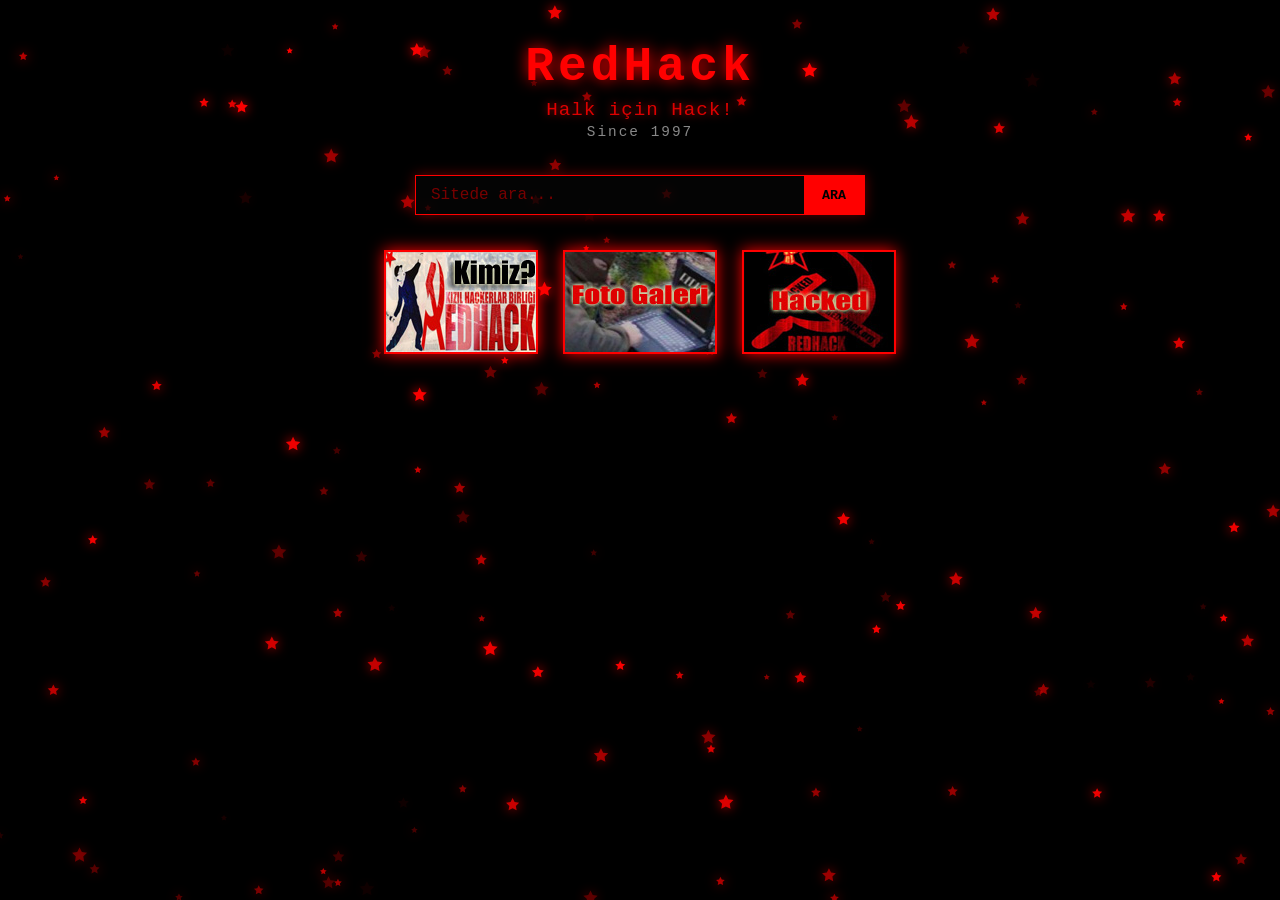
==== index.html @ cfbf1046 "Update index.html" ====
<!DOCTYPE html>
<html lang="tr">
<head>
    <meta charset="UTF-8">
    <meta name="viewport" content="width=device-width, initial-scale=1.0">
    <title>REDHACK</title>
    
    <!-- FAVICON (ge.jpg) -->
    <link rel="icon" type="image/jpeg" href="ge.jpg">

    <style>
        * {
            margin: 0;
            padding: 0;
            box-sizing: border-box;
        }

        body {
            background-color: #000000;
            overflow-x: hidden;
            min-height: 100vh;
            width: 100vw;
            display: flex;
            flex-direction: column;
            align-items: center;
            justify-content: flex-start;
            padding: 40px 20px;
            font-family: "Courier New", Courier, monospace;
        }

        canvas {
            position: fixed;
            top: 0;
            left: 0;
            width: 100%;
            height: 100%;
            z-index: 1;
        }

        /* BANNER & SLOGAN AREA */
        .brand-header {
            position: relative;
            z-index: 2;
            text-align: center;
            margin-bottom: 35px;
        }

        .main-title {
            font-size: 3rem;
            color: #ff0000;
            text-shadow: 0 0 15px #ff0000;
            letter-spacing: 4px;
            font-weight: bold;
        }

        .slogan {
            font-size: 1.2rem;
            color: #dd0000;
            text-shadow: 0 0 8px rgba(255, 0, 0, 0.7);
            margin-top: 5px;
            letter-spacing: 1px;
        }

        .since {
            font-size: 0.9rem;
            color: #888888;
            margin-top: 3px;
            letter-spacing: 2px;
        }

        /* SEARCH BOX AREA */
        .search-container {
            position: relative;
            z-index: 2;
            margin-bottom: 35px;
            width: 100%;
            max-width: 450px;
        }

        .search-form {
            display: flex;
            border: 1px solid #ff0000;
            background-color: rgba(5, 5, 5, 0.8);
            box-shadow: 0 0 12px rgba(255, 0, 0, 0.4);
        }

        .search-input {
            background: transparent;
            border: none;
            padding: 10px 15px;
            color: #ff0000;
            font-family: "Courier New", Courier, monospace;
            font-size: 1rem;
            width: 100%;
            outline: none;
        }

        .search-input::placeholder {
            color: #770000;
        }

        .search-button {
            background-color: #ff0000;
            color: #000000;
            border: none;
            padding: 10px 18px;
            font-family: "Courier New", Courier, monospace;
            font-weight: bold;
            cursor: pointer;
            transition: background-color 0.2s, box-shadow 0.2s;
        }

        .search-button:hover {
            background-color: #cc0000;
            box-shadow: 0 0 10px #ff0000;
        }

        /* TOP MENU AREA */
        .top-menu {
            position: relative;
            z-index: 2;
            display: flex;
            flex-direction: row;
            justify-content: center;
            align-items: center;
            gap: 25px;
            flex-wrap: wrap;
            max-width: 90%;
        }

        .menu-item {
            text-decoration: none;
            display: block;
        }

        .menu-item img {
            max-width: 200px;
            width: 100%;
            height: auto;
            border: 2px solid #ff0000;
            box-shadow: 0 0 15px #ff0000;
            cursor: pointer;
            transition: transform 0.3s ease, box-shadow 0.3s ease;
            display: block;
        }

        .menu-item img:hover {
            transform: scale(1.05);
            box-shadow: 0 0 30px #ff0000;
        }
    </style>
</head>
<body>

    <canvas id="starsCanvas"></canvas>

    <!-- REDHACK BASLIK & SLOGAN -->
    <div class="brand-header">
        <div class="main-title">RedHack</div>
        <div class="slogan">Halk için Hack!</div>
        <div class="since">Since 1997</div>
    </div>

    <!-- SITEDE ARA MODULU -->
    <div class="search-container">
        <form class="search-form" onsubmit="handleSearch(event)">
            <input type="text" id="searchInput" class="search-input" placeholder="Sitede ara..." required>
            <button type="submit" class="search-button">ARA</button>
        </form>
    </div>

    <!-- UST MENU -->
    <div class="top-menu">
        <!-- BİZ KİMİZ -->
        <a href="biz-kimiz/index.html" class="menu-item">
            <img src="kimdir.jpg" alt="Biz Kimiz" onerror="this.onerror=null; this.src='data:image/svg+xml;utf8,<svg xmlns=\'http://www.w3.org/2000/svg\' width=\'200\' height=\'120\'><rect width=\'100%\' height=\'100%\' fill=\'%23000\' border=\'1\'/><text x=\'50%\' y=\'50%\' fill=\'%23ff0000\' font-family=\'monospace\' font-size=\'14\' text-anchor=\'middle\'>[ kimdir.jpg ]</text></svg>';">
        </a>

        <!-- FOTO GALERİ -->
        <a href="foto-galeri/index.html" class="menu-item">
            <img src="fotogaleri.jpg" alt="Foto Galeri" onerror="this.onerror=null; this.src='data:image/svg+xml;utf8,<svg xmlns=\'http://www.w3.org/2000/svg\' width=\'200\' height=\'120\'><rect width=\'100%\' height=\'100%\' fill=\'%23000\' border=\'1\'/><text x=\'50%\' y=\'50%\' fill=\'%23ff0000\' font-family=\'monospace\' font-size=\'14\' text-anchor=\'middle\'>[ fotogaleri.jpg ]</text></svg>';">
        </a>

        <!-- HACKLENEN SİTELER -->
        <a href="hacklenen-siteler/index.html" class="menu-item">
            <img src="404.jpg" alt="Hacklenen Siteler" onerror="this.onerror=null; this.src='data:image/svg+xml;utf8,<svg xmlns=\'http://www.w3.org/2000/svg\' width=\'200\' height=\'120\'><rect width=\'100%\' height=\'100%\' fill=\'%23000\' border=\'1\'/><text x=\'50%\' y=\'50%\' fill=\'%23ff0000\' font-family=\'monospace\' font-size=\'14\' text-anchor=\'middle\'>[ 404.jpg ]</text></svg>';">
        </a>
    </div>

    <script>
        // SİTEDE ARAMA YÖNLENDİRME SCRIPT'İ
        function handleSearch(e) {
            e.preventDefault();
            const query = document.getElementById('searchInput').value.toLowerCase().trim();

            if (query.includes('kim') || query.includes('biz') || query.includes('manifesto') || query.includes('hakkında')) {
                window.location.href = 'biz-kimiz/index.html';
            } else if (query.includes('foto') || query.includes('galeri') || query.includes('resim') || query.includes('görsel')) {
                window.location.href = 'foto-galeri/index.html';
            } else if (query.includes('hack') || query.includes('site') || query.includes('log') || query.includes('404')) {
                window.location.href = 'hacklenen-siteler/index.html';
            } else {
                alert('Arama sonucu bulunamadı: "' + query + '"');
            }
        }

        // KIZIL YILDIZ ARKA PLAN ANIMASYONU
        const canvas = document.getElementById('starsCanvas');
        const ctx = canvas.getContext('2d');

        let stars = [];
        const numStars = 150;

        function resizeCanvas() {
            canvas.width = window.innerWidth;
            canvas.height = window.innerHeight;
        }

        window.addEventListener('resize', resizeCanvas);
        resizeCanvas();

        function drawFivePointStar(ctx, cx, cy, spikes, outerRadius, innerRadius, alpha) {
            let rot = Math.PI / 2 * 3;
            let x = cx;
            let y = cy;
            let step = Math.PI / spikes;

            ctx.save();
            ctx.beginPath();
            ctx.moveTo(cx, cy - outerRadius);

            for (let i = 0; i < spikes; i++) {
                x = cx + Math.cos(rot) * outerRadius;
                y = cy + Math.sin(rot) * outerRadius;
                ctx.lineTo(x, y);
                rot += step;

                x = cx + Math.cos(rot) * innerRadius;
                y = cy + Math.sin(rot) * innerRadius;
                ctx.lineTo(x, y);
                rot += step;
            }

            ctx.lineTo(cx, cy - outerRadius);
            ctx.closePath();

            ctx.fillStyle = `rgba(255, 0, 0, ${alpha})`;
            ctx.shadowBlur = 12;
            ctx.shadowColor = '#ff0000';
            ctx.fill();
            ctx.restore();
        }

        class Star {
            constructor() {
                this.x = Math.random() * canvas.width;
                this.y = Math.random() * canvas.height;
                this.outerRadius = Math.random() * 5 + 3;
                this.innerRadius = this.outerRadius / 2;
                this.alpha = Math.random();
                this.speed = Math.random() * 0.02 + 0.005;
                this.increasing = Math.random() > 0.5;
            }

            draw() {
                drawFivePointStar(ctx, this.x, this.y, 5, this.outerRadius, this.innerRadius, this.alpha);
            }

            update() {
                if (this.increasing) {
                    this.alpha += this.speed;
                    if (this.alpha >= 1) this.increasing = false;
                } else {
                    this.alpha -= this.speed;
                    if (this.alpha <= 0.05) this.increasing = true;
                }
            }
        }

        function initStars() {
            stars = [];
            for (let i = 0; i < numStars; i++) {
                stars.push(new Star());
            }
        }

        function animate() {
            ctx.clearRect(0, 0, canvas.width, canvas.height);
            stars.forEach(star => {
                star.update();
                star.draw();
            });
            requestAnimationFrame(animate);
        }

        initStars();
        animate();
    </script>
</body>
</html>
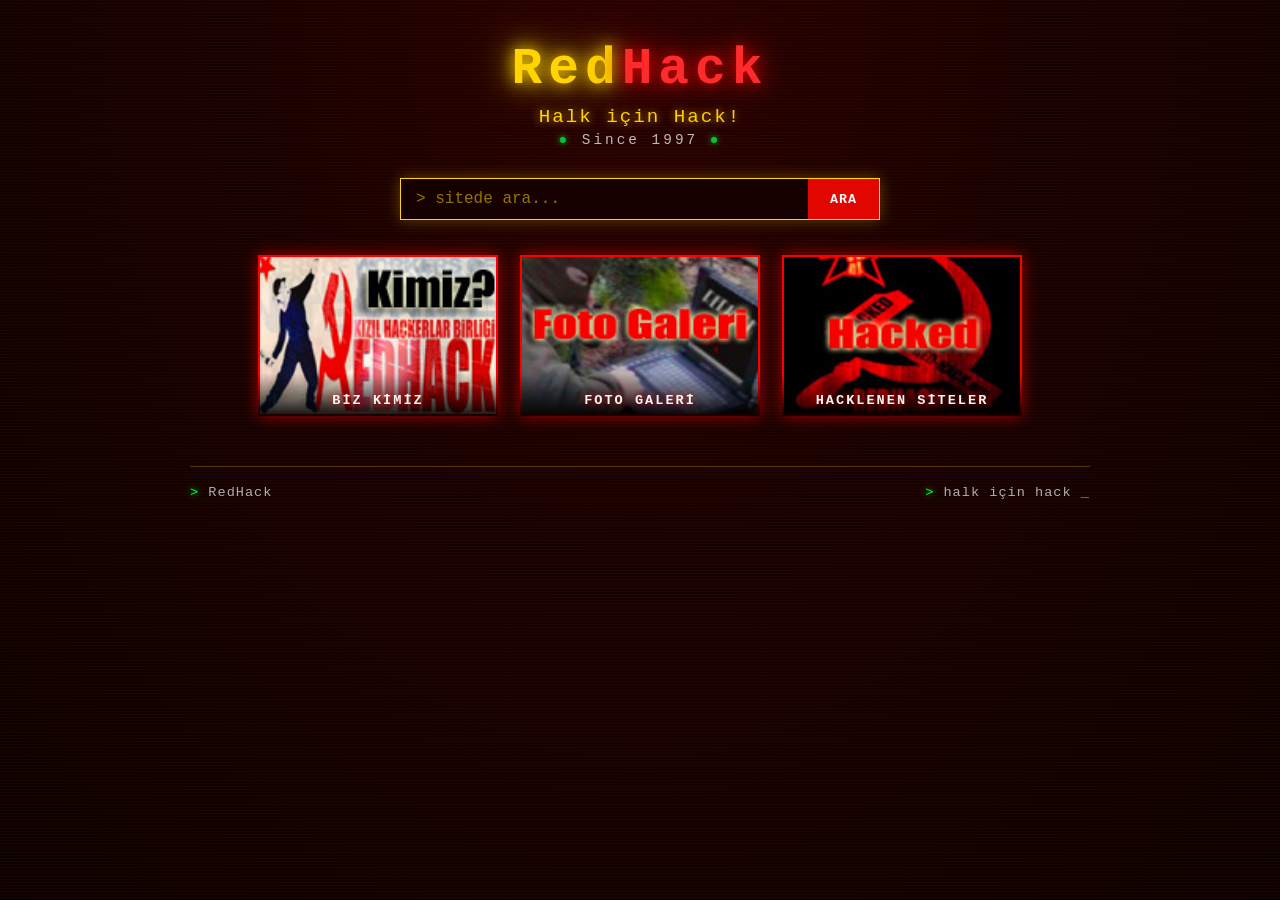
==== commit 753c47a7: "Update index.html" ====
--- a/index.html
+++ b/index.html
@@ -3,29 +3,50 @@
 <head>
     <meta charset="UTF-8">
     <meta name="viewport" content="width=device-width, initial-scale=1.0">
-    <title>REDHACK</title>
-    
-    <!-- FAVICON (ge.jpg) -->
+    <title>RedHack — Halk için Hack</title>
+    <meta name="description" content="RedHack hacktivist kolektifi. Halk için hack.">
+    <meta name="theme-color" content="#e10600">
+
     <link rel="icon" type="image/jpeg" href="ge.jpg">
 
     <style>
+        :root {
+            --red: #e10600;
+            --red-bright: #ff2b2b;
+            --red-dark: #7a0300;
+            --yellow: #ffd400;
+            --yellow-dim: #b39500;
+            --white: #f5f5f5;
+            --green: #00ff41;
+            --green-dim: #00a829;
+            --bg: #1a0000;
+            --bg-deep: #0d0000;
+            --bg-panel: #1f0505;
+        }
+
         * {
             margin: 0;
             padding: 0;
             box-sizing: border-box;
         }
 
+        html, body { height: 100%; }
+
         body {
-            background-color: #000000;
+            background:
+                radial-gradient(ellipse at top, #2a0000 0%, #1a0000 40%, #0d0000 100%);
+            background-attachment: fixed;
             overflow-x: hidden;
             min-height: 100vh;
-            width: 100vw;
+            width: 100%;
             display: flex;
             flex-direction: column;
             align-items: center;
             justify-content: flex-start;
             padding: 40px 20px;
             font-family: "Courier New", Courier, monospace;
+            position: relative;
+            color: var(--white);
         }
 
         canvas {
@@ -34,201 +55,378 @@
             left: 0;
             width: 100%;
             height: 100%;
+            z-index: 0;
+            pointer-events: none;
+        }
+
+        .scanlines {
+            position: fixed;
+            inset: 0;
             z-index: 1;
-        }
-
-        /* BANNER & SLOGAN AREA */
-        .brand-header {
+            pointer-events: none;
+            background: repeating-linear-gradient(
+                to bottom,
+                rgba(255, 212, 0, 0.03) 0px,
+                rgba(255, 212, 0, 0.03) 1px,
+                transparent 1px,
+                transparent 3px
+            );
+            mix-blend-mode: screen;
+        }
+
+        .content-wrap {
             position: relative;
             z-index: 2;
+            width: 100%;
+            max-width: 900px;
+            display: flex;
+            flex-direction: column;
+            align-items: center;
+        }
+
+        /* ===== BAŞLIK ===== */
+        .brand-header {
             text-align: center;
-            margin-bottom: 35px;
+            margin-bottom: 30px;
         }
 
         .main-title {
-            font-size: 3rem;
-            color: #ff0000;
-            text-shadow: 0 0 15px #ff0000;
-            letter-spacing: 4px;
+            font-size: 3.2rem;
             font-weight: bold;
+            letter-spacing: 6px;
+            color: var(--red-bright);
+            text-shadow:
+                0 0 15px var(--red),
+                0 0 30px var(--red-dark),
+                0 0 50px rgba(225, 6, 0, 0.5);
+            position: relative;
+            display: inline-block;
+        }
+
+        .main-title .accent {
+            color: var(--yellow);
+            text-shadow:
+                0 0 15px var(--yellow),
+                0 0 30px var(--yellow-dim),
+                0 0 50px rgba(255, 212, 0, 0.5);
         }
 
         .slogan {
             font-size: 1.2rem;
-            color: #dd0000;
-            text-shadow: 0 0 8px rgba(255, 0, 0, 0.7);
-            margin-top: 5px;
-            letter-spacing: 1px;
+            color: var(--yellow);
+            text-shadow: 0 0 10px rgba(255, 212, 0, 0.8);
+            margin-top: 8px;
+            letter-spacing: 2px;
         }
 
         .since {
             font-size: 0.9rem;
-            color: #888888;
-            margin-top: 3px;
-            letter-spacing: 2px;
-        }
-
-        /* SEARCH BOX AREA */
+            color: var(--white);
+            opacity: 0.75;
+            margin-top: 4px;
+            letter-spacing: 3px;
+        }
+
+        .since .dot {
+            color: var(--green);
+            text-shadow: 0 0 6px var(--green);
+        }
+
+        /* ===== ARAMA ===== */
         .search-container {
-            position: relative;
-            z-index: 2;
             margin-bottom: 35px;
             width: 100%;
-            max-width: 450px;
+            max-width: 480px;
         }
 
         .search-form {
             display: flex;
-            border: 1px solid #ff0000;
-            background-color: rgba(5, 5, 5, 0.8);
-            box-shadow: 0 0 12px rgba(255, 0, 0, 0.4);
+            border: 1px solid var(--yellow);
+            background-color: rgba(20, 0, 0, 0.85);
+            box-shadow: 0 0 15px rgba(255, 212, 0, 0.3);
+            transition: box-shadow 0.2s;
+        }
+
+        .search-form:focus-within {
+            box-shadow: 0 0 25px rgba(255, 212, 0, 0.7);
         }
 
         .search-input {
             background: transparent;
             border: none;
-            padding: 10px 15px;
-            color: #ff0000;
+            padding: 11px 15px;
+            color: var(--green);
             font-family: "Courier New", Courier, monospace;
             font-size: 1rem;
             width: 100%;
             outline: none;
+            caret-color: var(--green);
         }
 
         .search-input::placeholder {
-            color: #770000;
+            color: rgba(255, 212, 0, 0.55);
         }
 
         .search-button {
-            background-color: #ff0000;
-            color: #000000;
+            background-color: var(--red);
+            color: var(--white);
             border: none;
-            padding: 10px 18px;
+            padding: 11px 22px;
             font-family: "Courier New", Courier, monospace;
             font-weight: bold;
+            letter-spacing: 1px;
             cursor: pointer;
             transition: background-color 0.2s, box-shadow 0.2s;
         }
 
-        .search-button:hover {
-            background-color: #cc0000;
-            box-shadow: 0 0 10px #ff0000;
-        }
-
-        /* TOP MENU AREA */
+        .search-button:hover,
+        .search-button:focus-visible {
+            background-color: var(--yellow);
+            color: #000;
+            box-shadow: 0 0 15px var(--yellow);
+            outline: none;
+        }
+
+        /* ===== MENÜ ===== */
         .top-menu {
-            position: relative;
-            z-index: 2;
             display: flex;
             flex-direction: row;
             justify-content: center;
-            align-items: center;
-            gap: 25px;
+            align-items: stretch;
+            gap: 22px;
             flex-wrap: wrap;
-            max-width: 90%;
+            width: 100%;
         }
 
         .menu-item {
             text-decoration: none;
             display: block;
+            position: relative;
+            flex: 1 1 200px;
+            max-width: 240px;
         }
 
         .menu-item img {
-            max-width: 200px;
             width: 100%;
             height: auto;
-            border: 2px solid #ff0000;
-            box-shadow: 0 0 15px #ff0000;
+            border: 2px solid var(--red);
+            box-shadow: 0 0 15px rgba(225, 6, 0, 0.6);
             cursor: pointer;
-            transition: transform 0.3s ease, box-shadow 0.3s ease;
+            transition: transform 0.3s ease, box-shadow 0.3s ease, border-color 0.3s ease;
             display: block;
-        }
-
-        .menu-item img:hover {
+            filter: saturate(1.15);
+        }
+
+        .menu-item .label {
+            position: absolute;
+            bottom: 0;
+            left: 0;
+            right: 0;
+            background: linear-gradient(transparent, rgba(0, 0, 0, 0.92));
+            color: var(--white);
+            font-size: 0.85rem;
+            letter-spacing: 2px;
+            padding: 20px 10px 8px;
+            text-align: center;
+            font-weight: bold;
+            text-shadow: 0 0 8px var(--red);
+            pointer-events: none;
+        }
+
+        .menu-item:hover img,
+        .menu-item:focus-visible img {
             transform: scale(1.05);
-            box-shadow: 0 0 30px #ff0000;
+            border-color: var(--yellow);
+            box-shadow: 0 0 30px var(--yellow);
+        }
+
+        .menu-item:hover .label,
+        .menu-item:focus-visible .label {
+            color: var(--yellow);
+            text-shadow: 0 0 10px var(--yellow);
+        }
+
+        .menu-item:focus-visible { outline: none; }
+
+        /* ===== FOOTER ===== */
+        .site-footer {
+            margin-top: 50px;
+            width: 100%;
+            padding-top: 18px;
+            border-top: 1px solid rgba(255, 212, 0, 0.25);
+            font-size: 0.85rem;
+            color: rgba(245, 245, 245, 0.7);
+            display: flex;
+            justify-content: space-between;
+            align-items: center;
+            gap: 10px;
+            flex-wrap: wrap;
+            letter-spacing: 1px;
+        }
+
+        .site-footer .green {
+            color: var(--green);
+            text-shadow: 0 0 6px var(--green);
+        }
+
+        .cursor-blink {
+            animation: blink 1s steps(1) infinite;
+            color: var(--green);
+        }
+
+        @keyframes blink { 50% { opacity: 0; } }
+
+        /* ===== RESPONSIVE ===== */
+        @media (max-width: 600px) {
+            body { padding: 25px 14px; }
+            .main-title { font-size: 2.2rem; letter-spacing: 4px; }
+            .slogan { font-size: 1rem; }
+            .top-menu { gap: 14px; }
+            .menu-item { flex: 1 1 140px; max-width: 100%; }
+            .site-footer { flex-direction: column; text-align: center; }
+        }
+
+        @media (prefers-reduced-motion: reduce) {
+            .cursor-blink { animation: none; }
         }
     </style>
 </head>
 <body>
 
-    <canvas id="starsCanvas"></canvas>
-
-    <!-- REDHACK BASLIK & SLOGAN -->
-    <div class="brand-header">
-        <div class="main-title">RedHack</div>
-        <div class="slogan">Halk için Hack!</div>
-        <div class="since">Since 1997</div>
+    <canvas id="starsCanvas" aria-hidden="true"></canvas>
+    <div class="scanlines" aria-hidden="true"></div>
+
+    <div class="content-wrap">
+
+        <!-- BAŞLIK -->
+        <header class="brand-header">
+            <div class="main-title"><span class="accent">Red</span>Hack</div>
+            <div class="slogan">Halk için Hack!</div>
+            <div class="since"><span class="dot">●</span> Since 1997 <span class="dot">●</span></div>
+        </header>
+
+        <!-- ARAMA -->
+        <div class="search-container">
+            <form class="search-form" id="searchForm">
+                <input type="text" id="searchInput" class="search-input" placeholder="> sitede ara..." required autocomplete="off">
+                <button type="submit" class="search-button">ARA</button>
+            </form>
+        </div>
+
+        <!-- MENÜ -->
+        <nav class="top-menu" aria-label="Ana menü">
+            <a href="biz-kimiz/index.html" class="menu-item">
+                <img src="kimdir.jpg" alt="Biz Kimiz"
+                     onerror="this.onerror=null; this.src='data:image/svg+xml;utf8,<svg xmlns=\'http://www.w3.org/2000/svg\' width=\'240\' height=\'140\'><rect width=\'100%\' height=\'100%\' fill=\'%231a0000\' stroke=\'%23e10600\' stroke-width=\'2\'/><text x=\'50%\' y=\'50%\' fill=\'%23ffd400\' font-family=\'monospace\' font-size=\'14\' text-anchor=\'middle\'>[ kimdir.jpg ]</text></svg>';">
+                <span class="label">BİZ KİMİZ</span>
+            </a>
+
+            <a href="foto-galeri/index.html" class="menu-item">
+                <img src="fotogaleri.jpg" alt="Foto Galeri"
+                     onerror="this.onerror=null; this.src='data:image/svg+xml;utf8,<svg xmlns=\'http://www.w3.org/2000/svg\' width=\'240\' height=\'140\'><rect width=\'100%\' height=\'100%\' fill=\'%231a0000\' stroke=\'%23ffd400\' stroke-width=\'2\'/><text x=\'50%\' y=\'50%\' fill=\'%2300ff41\' font-family=\'monospace\' font-size=\'14\' text-anchor=\'middle\'>[ fotogaleri.jpg ]</text></svg>';">
+                <span class="label">FOTO GALERİ</span>
+            </a>
+
+            <a href="hacklenen-siteler/index.html" class="menu-item">
+                <img src="404.jpg" alt="Hacklenen Siteler"
+                     onerror="this.onerror=null; this.src='data:image/svg+xml;utf8,<svg xmlns=\'http://www.w3.org/2000/svg\' width=\'240\' height=\'140\'><rect width=\'100%\' height=\'100%\' fill=\'%231a0000\' stroke=\'%2300ff41\' stroke-width=\'2\'/><text x=\'50%\' y=\'50%\' fill=\'%23e10600\' font-family=\'monospace\' font-size=\'14\' text-anchor=\'middle\'>[ 404.jpg ]</text></svg>';">
+                <span class="label">HACKLENEN SİTELER</span>
+            </a>
+        </nav>
+
+        <!-- FOOTER -->
+        <footer class="site-footer">
+            <span><span class="green">&gt;</span> RedHack</span>
+            <span><span class="green">&gt;</span> halk için hack <span class="cursor-blink">_</span></span>
+        </footer>
+
     </div>
 
-    <!-- SITEDE ARA MODULU -->
-    <div class="search-container">
-        <form class="search-form" onsubmit="handleSearch(event)">
-            <input type="text" id="searchInput" class="search-input" placeholder="Sitede ara..." required>
-            <button type="submit" class="search-button">ARA</button>
-        </form>
-    </div>
-
-    <!-- UST MENU -->
-    <div class="top-menu">
-        <!-- BİZ KİMİZ -->
-        <a href="biz-kimiz/index.html" class="menu-item">
-            <img src="kimdir.jpg" alt="Biz Kimiz" onerror="this.onerror=null; this.src='data:image/svg+xml;utf8,<svg xmlns=\'http://www.w3.org/2000/svg\' width=\'200\' height=\'120\'><rect width=\'100%\' height=\'100%\' fill=\'%23000\' border=\'1\'/><text x=\'50%\' y=\'50%\' fill=\'%23ff0000\' font-family=\'monospace\' font-size=\'14\' text-anchor=\'middle\'>[ kimdir.jpg ]</text></svg>';">
-        </a>
-
-        <!-- FOTO GALERİ -->
-        <a href="foto-galeri/index.html" class="menu-item">
-            <img src="fotogaleri.jpg" alt="Foto Galeri" onerror="this.onerror=null; this.src='data:image/svg+xml;utf8,<svg xmlns=\'http://www.w3.org/2000/svg\' width=\'200\' height=\'120\'><rect width=\'100%\' height=\'100%\' fill=\'%23000\' border=\'1\'/><text x=\'50%\' y=\'50%\' fill=\'%23ff0000\' font-family=\'monospace\' font-size=\'14\' text-anchor=\'middle\'>[ fotogaleri.jpg ]</text></svg>';">
-        </a>
-
-        <!-- HACKLENEN SİTELER -->
-        <a href="hacklenen-siteler/index.html" class="menu-item">
-            <img src="404.jpg" alt="Hacklenen Siteler" onerror="this.onerror=null; this.src='data:image/svg+xml;utf8,<svg xmlns=\'http://www.w3.org/2000/svg\' width=\'200\' height=\'120\'><rect width=\'100%\' height=\'100%\' fill=\'%23000\' border=\'1\'/><text x=\'50%\' y=\'50%\' fill=\'%23ff0000\' font-family=\'monospace\' font-size=\'14\' text-anchor=\'middle\'>[ 404.jpg ]</text></svg>';">
-        </a>
-    </div>
-
     <script>
-        // SİTEDE ARAMA YÖNLENDİRME SCRIPT'İ
-        function handleSearch(e) {
+    (function () {
+        const reduced = window.matchMedia('(prefers-reduced-motion: reduce)').matches;
+
+        // ===== ARAMA =====
+        const searchForm = document.getElementById('searchForm');
+        const searchInput = document.getElementById('searchInput');
+
+        const routes = [
+            { keys: ['kim', 'biz', 'manifesto', 'hakkında', 'hakkinda', 'kimiz'], url: 'biz-kimiz/index.html' },
+            { keys: ['foto', 'galeri', 'resim', 'görsel', 'gorsel'], url: 'foto-galeri/index.html' },
+            { keys: ['hack', 'site', 'log', '404', 'hacklenen'], url: 'hacklenen-siteler/index.html' }
+        ];
+
+        searchForm.addEventListener('submit', (e) => {
             e.preventDefault();
-            const query = document.getElementById('searchInput').value.toLowerCase().trim();
-
-            if (query.includes('kim') || query.includes('biz') || query.includes('manifesto') || query.includes('hakkında')) {
-                window.location.href = 'biz-kimiz/index.html';
-            } else if (query.includes('foto') || query.includes('galeri') || query.includes('resim') || query.includes('görsel')) {
-                window.location.href = 'foto-galeri/index.html';
-            } else if (query.includes('hack') || query.includes('site') || query.includes('log') || query.includes('404')) {
-                window.location.href = 'hacklenen-siteler/index.html';
+            const raw = searchInput.value.toLowerCase().trim();
+            if (!raw) return;
+            const words = raw.split(/\s+/);
+            const match = routes.find(r => words.some(w => r.keys.includes(w)));
+            if (match) {
+                window.location.href = match.url;
             } else {
-                alert('Arama sonucu bulunamadı: "' + query + '"');
-            }
-        }
-
-        // KIZIL YILDIZ ARKA PLAN ANIMASYONU
+                showTerminalMessage(`Sonuç bulunamadı: "${raw}"`);
+            }
+        });
+
+        function showTerminalMessage(msg) {
+            let box = document.getElementById('terminal-msg');
+            if (!box) {
+                box = document.createElement('div');
+                box.id = 'terminal-msg';
+                box.style.cssText = `
+                    position: fixed; bottom: 20px; left: 50%; transform: translateX(-50%);
+                    background: #1a0000; color: #00ff41; border: 1px solid #00ff41;
+                    padding: 10px 20px; font-family: monospace; z-index: 10;
+                    box-shadow: 0 0 15px #00ff41; max-width: 90%; font-size: 0.9rem;
+                `;
+                document.body.appendChild(box);
+            }
+            box.textContent = `> ${msg}`;
+            clearTimeout(box._t);
+            box._t = setTimeout(() => box.remove(), 3000);
+        }
+
+        // ===== CANVAS — KIZIL + SARI + YEŞİL + BEYAZ YILDIZLAR =====
         const canvas = document.getElementById('starsCanvas');
         const ctx = canvas.getContext('2d');
-
         let stars = [];
-        const numStars = 150;
+        let numStars = 0;
+
+        const PALETTE = [
+            { r: 225, g: 6,   b: 0   },
+            { r: 255, g: 43,  b: 43  },
+            { r: 255, g: 212, b: 0   },
+            { r: 0,   g: 255, b: 65  },
+            { r: 245, g: 245, b: 245 }
+        ];
+
+        const COLOR_WEIGHTS = [0.30, 0.15, 0.30, 0.15, 0.10];
+
+        function pickColor() {
+            const r = Math.random();
+            let acc = 0;
+            for (let i = 0; i < COLOR_WEIGHTS.length; i++) {
+                acc += COLOR_WEIGHTS[i];
+                if (r <= acc) return PALETTE[i];
+            }
+            return PALETTE[0];
+        }
 
         function resizeCanvas() {
             canvas.width = window.innerWidth;
             canvas.height = window.innerHeight;
-        }
-
-        window.addEventListener('resize', resizeCanvas);
-        resizeCanvas();
-
-        function drawFivePointStar(ctx, cx, cy, spikes, outerRadius, innerRadius, alpha) {
+            numStars = Math.min(200, Math.floor((canvas.width * canvas.height) / 12000));
+        }
+
+        function drawFivePointStar(cx, cy, spikes, outerRadius, innerRadius, alpha, color) {
             let rot = Math.PI / 2 * 3;
-            let x = cx;
-            let y = cy;
-            let step = Math.PI / spikes;
+            let x = cx, y = cy;
+            const step = Math.PI / spikes;
 
             ctx.save();
             ctx.beginPath();
             ctx.moveTo(cx, cy - outerRadius);
-
             for (let i = 0; i < spikes; i++) {
                 x = cx + Math.cos(rot) * outerRadius;
                 y = cy + Math.sin(rot) * outerRadius;
@@ -240,13 +438,12 @@
                 ctx.lineTo(x, y);
                 rot += step;
             }
-
             ctx.lineTo(cx, cy - outerRadius);
             ctx.closePath();
 
-            ctx.fillStyle = `rgba(255, 0, 0, ${alpha})`;
-            ctx.shadowBlur = 12;
-            ctx.shadowColor = '#ff0000';
+            ctx.fillStyle = `rgba(${color.r}, ${color.g}, ${color.b}, ${alpha})`;
+            ctx.shadowBlur = 14;
+            ctx.shadowColor = `rgb(${color.r}, ${color.g}, ${color.b})`;
             ctx.fill();
             ctx.restore();
         }
@@ -257,44 +454,50 @@
                 this.y = Math.random() * canvas.height;
                 this.outerRadius = Math.random() * 5 + 3;
                 this.innerRadius = this.outerRadius / 2;
-                this.alpha = Math.random();
+                this.alpha = Math.random() * 0.7 + 0.15;
                 this.speed = Math.random() * 0.02 + 0.005;
                 this.increasing = Math.random() > 0.5;
-            }
-
+                this.color = pickColor();
+            }
             draw() {
-                drawFivePointStar(ctx, this.x, this.y, 5, this.outerRadius, this.innerRadius, this.alpha);
-            }
-
+                drawFivePointStar(ctx, this.x, this.y, 5, this.outerRadius, this.innerRadius, this.alpha, this.color);
+            }
             update() {
                 if (this.increasing) {
                     this.alpha += this.speed;
-                    if (this.alpha >= 1) this.increasing = false;
+                    if (this.alpha >= 0.9) this.increasing = false;
                 } else {
                     this.alpha -= this.speed;
-                    if (this.alpha <= 0.05) this.increasing = true;
+                    if (this.alpha <= 0.08) {
+                        this.increasing = true;
+                        this.color = pickColor();
+                    }
                 }
             }
         }
 
         function initStars() {
             stars = [];
-            for (let i = 0; i < numStars; i++) {
-                stars.push(new Star());
-            }
+            for (let i = 0; i < numStars; i++) stars.push(new Star());
         }
 
         function animate() {
             ctx.clearRect(0, 0, canvas.width, canvas.height);
-            stars.forEach(star => {
-                star.update();
-                star.draw();
-            });
+            for (const s of stars) { s.update(); s.draw(); }
             requestAnimationFrame(animate);
         }
 
+        window.addEventListener('resize', () => { resizeCanvas(); initStars(); });
+        resizeCanvas();
         initStars();
-        animate();
+
+        if (reduced) {
+            ctx.clearRect(0, 0, canvas.width, canvas.height);
+            stars.forEach(s => s.draw());
+        } else {
+            animate();
+        }
+    })();
     </script>
 </body>
 </html>
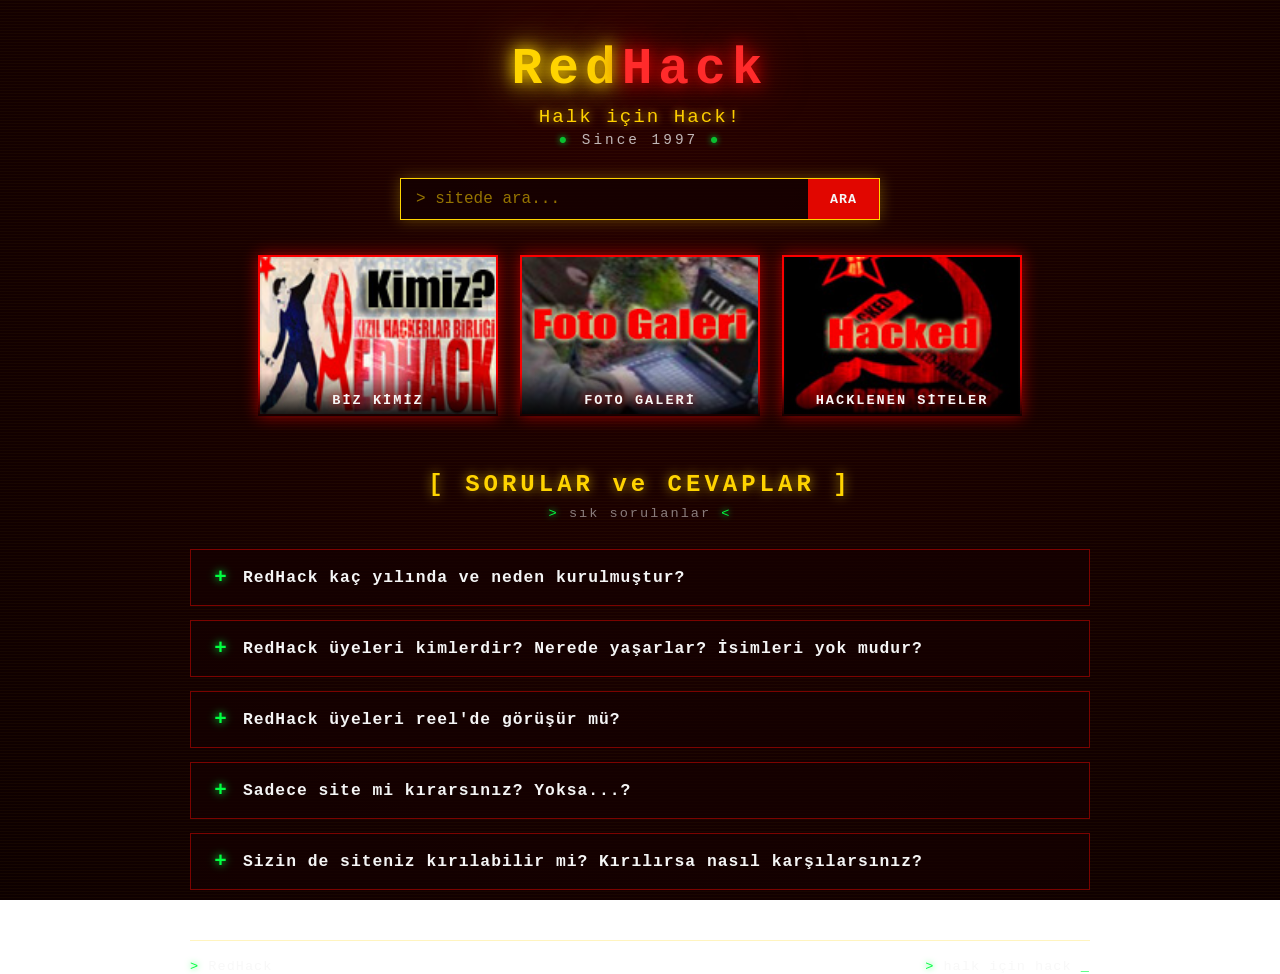
==== commit ed126646: "Update index.html" ====
--- a/index.html
+++ b/index.html
@@ -248,6 +248,137 @@
 
         .menu-item:focus-visible { outline: none; }
 
+        /* ===== SORU & CEVAP ===== */
+        .faq-section {
+            width: 100%;
+            margin-top: 55px;
+        }
+
+        .faq-title {
+            font-size: 1.5rem;
+            color: var(--yellow);
+            letter-spacing: 4px;
+            text-align: center;
+            margin-bottom: 8px;
+            text-shadow: 0 0 12px rgba(255, 212, 0, 0.7);
+        }
+
+        .faq-subtitle {
+            text-align: center;
+            font-size: 0.85rem;
+            color: rgba(245, 245, 245, 0.5);
+            letter-spacing: 2px;
+            margin-bottom: 28px;
+        }
+
+        .faq-subtitle .green {
+            color: var(--green);
+            text-shadow: 0 0 6px var(--green);
+        }
+
+        .faq-list {
+            display: flex;
+            flex-direction: column;
+            gap: 14px;
+        }
+
+        .faq-item {
+            border: 1px solid rgba(225, 6, 0, 0.5);
+            background-color: rgba(20, 0, 0, 0.7);
+            transition: border-color 0.25s, box-shadow 0.25s;
+        }
+
+        .faq-item[open] {
+            border-color: var(--yellow);
+            box-shadow: 0 0 20px rgba(255, 212, 0, 0.25);
+        }
+
+        .faq-item summary {
+            list-style: none;
+            cursor: pointer;
+            padding: 16px 20px;
+            font-size: 1.02rem;
+            font-weight: bold;
+            color: var(--white);
+            letter-spacing: 1px;
+            display: flex;
+            align-items: center;
+            gap: 12px;
+            user-select: none;
+            transition: color 0.2s, background-color 0.2s;
+        }
+
+        .faq-item summary::-webkit-details-marker { display: none; }
+
+        .faq-item summary::before {
+            content: "+";
+            color: var(--green);
+            font-weight: bold;
+            font-size: 1.3rem;
+            width: 20px;
+            text-align: center;
+            text-shadow: 0 0 8px var(--green);
+            transition: transform 0.25s, color 0.25s;
+            flex-shrink: 0;
+        }
+
+        .faq-item[open] summary::before {
+            content: "−";
+            color: var(--yellow);
+            text-shadow: 0 0 8px var(--yellow);
+        }
+
+        .faq-item summary:hover,
+        .faq-item summary:focus-visible {
+            background-color: rgba(225, 6, 0, 0.1);
+            color: var(--yellow);
+            outline: none;
+        }
+
+        .faq-answer {
+            padding: 4px 20px 20px 52px;
+            font-size: 0.98rem;
+            line-height: 1.8;
+            color: rgba(245, 245, 245, 0.85);
+            border-top: 1px dashed rgba(255, 212, 0, 0.25);
+            margin-top: 4px;
+            padding-top: 18px;
+            text-shadow: 0 0 3px rgba(225, 6, 0, 0.4);
+        }
+
+        .faq-answer p {
+            margin-bottom: 14px;
+        }
+
+        .faq-answer p:last-child { margin-bottom: 0; }
+
+        .faq-answer .hl {
+            color: var(--yellow);
+            font-weight: bold;
+            text-shadow: 0 0 6px rgba(255, 212, 0, 0.6);
+        }
+
+        .faq-answer .red {
+            color: var(--red-bright);
+            font-weight: bold;
+            text-shadow: 0 0 6px var(--red);
+        }
+
+        .faq-answer .green {
+            color: var(--green);
+            font-weight: bold;
+            text-shadow: 0 0 6px var(--green);
+        }
+
+        .faq-answer .quote {
+            display: block;
+            border-left: 3px solid var(--green);
+            padding: 6px 0 6px 14px;
+            margin: 12px 0;
+            color: rgba(255, 212, 0, 0.9);
+            font-style: italic;
+        }
+
         /* ===== FOOTER ===== */
         .site-footer {
             margin-top: 50px;
@@ -283,6 +414,9 @@
             .slogan { font-size: 1rem; }
             .top-menu { gap: 14px; }
             .menu-item { flex: 1 1 140px; max-width: 100%; }
+            .faq-title { font-size: 1.15rem; letter-spacing: 3px; }
+            .faq-item summary { font-size: 0.95rem; padding: 14px 14px; }
+            .faq-answer { padding: 14px 14px 16px 40px; font-size: 0.92rem; }
             .site-footer { flex-direction: column; text-align: center; }
         }
 
@@ -334,6 +468,88 @@
             </a>
         </nav>
 
+        <!-- ===== SORU & CEVAP ===== -->
+        <section class="faq-section" aria-label="Sıkça sorulan sorular">
+            <h2 class="faq-title">[ SORULAR ve CEVAPLAR ]</h2>
+            <div class="faq-subtitle"><span class="green">&gt;</span> sık sorulanlar <span class="green">&lt;</span></div>
+
+            <div class="faq-list">
+
+                <!-- SORU 1 -->
+                <details class="faq-item">
+                    <summary>RedHack kaç yılında ve neden kurulmuştur?</summary>
+                    <div class="faq-answer">
+                        <p>R.H.A (Red Hackers Association) yani <span class="red">REDHACK</span> <span class="hl">1997 Mayıs</span>'ında kurulmuştur.</p>
+
+                        <p>Kuruluşundaki mantık; somut koşulların somut tahlili ilkesinden yola çıkan, teknoloji sektörünün bilişim ve iletişim kollarında alın teri döken yoldaşlar tarafından Türkiye'de kurulmuştur. Eylemlerine yön verecek esas merkez Türkiye olmak üzere esas görevi, Türkiye Devrimci Hareketine devrimin bu alanında yardımcı olabilmek; Türkiye ve dünya proleteryasına ve de ezilen halklara bir nebze de olsa dayanışma gösterebilmektir.</p>
+
+                        <p>Bu düşünceyle yola çıkan R.H.A, dünyaya bakış anahtarı <span class="hl">Diyalektik Materyalizm</span> ile, başta açık ve özgür kod olmak üzere birçok teknolojik yeniliği analiz ederek, bu alandaki savaşın yönteminin adını REDHACK olarak koymuş, REDHACK sentezine varmıştır.</p>
+
+                        <p>REDHACK felsefesi; ezenle ezilenler arasındaki savaşın, gelişen teknolojik kulvarlarda ezilenler lehine kullanılmasının, geliştirilmesinin adı ve mantığıdır. R.H.A'ya rehberlik eden, ezilen sınıf ve halkların ortak ideolojisinin bu alana yansımasıyla şekillenen REDHACK felsefesidir. Bu felsefe, Marksist diyalektiğin bu alanı yorumlamasından başka bir şey değildir.</p>
+
+                        <p>Daha geniş bilgi için tüzüğümüzü okuyunuz.</p>
+                    </div>
+                </details>
+
+                <!-- SORU 2 -->
+                <details class="faq-item">
+                    <summary>RedHack üyeleri kimlerdir? Nerede yaşarlar? İsimleri yok mudur?</summary>
+                    <div class="faq-answer">
+                        <p>Yaptığımız işin ciddiyetinden ve düşmanımızın faşizmin en kanlı diktatörlüklerinden biri olması neticesinde; ayrıca hacker etiğinin genel prensiplerine ve gerçek hacker yaşayış biçimine göre (tüzüğümüzde de kesin olarak belirtilmiş, yasaklanmış bir şekilde) <span class="red">isim, yer, yaş hatta cinsiyet</span> noktasında bile bilgi veremiyoruz.</p>
+
+                        <p>Dahası grup üyelerimizin birbiri ile bu şekilde bir bilgi alışverişi de tüzüğümüzce kesin kurallarla yasaklanmıştır. Ayrıca RedHack, hiçbir mücadele biçimini reddetmemekle beraber, <span class="hl">illegal mücadeleyi esas</span>, diğer mücadele biçimlerini tali görmektedir. Örgütlenme ilkeleri ve bu örgütlenmedeki yaşayış şeklini de objektif olarak bu kurala göre belirler. <span class="quote">(bkz: her şey illegal)</span></p>
+                    </div>
+                </details>
+
+                <!-- SORU 3 -->
+                <details class="faq-item">
+                    <summary>RedHack üyeleri reel'de görüşür mü?</summary>
+                    <div class="faq-answer">
+                        <p>Reel'de bir irtibat, normal koşullarda <span class="red">kesinlikle yapılmaz</span>.</p>
+                    </div>
+                </details>
+
+                <!-- SORU 4 -->
+                <details class="faq-item">
+                    <summary>Sadece site mi kırarsınız? Yoksa...?</summary>
+                    <div class="faq-answer">
+                        <p>Öncelikle RedHack, <span class="quote">"yürüttüğü mücadele platformu olarak, iletişim ve bilişim teknolojilerini esas, diğer teknolojik platformları tali görür."</span> Buradan da anlaşılacağı gibi RedHack, teknolojinin bütün platformlarında var olmayı savunmakla beraber, iletişim ve bilişim teknolojilerinde <span class="hl">"esas"</span> bir şekilde var olmayı ve mücadele etmeyi öngörür.</p>
+
+                        <p>Buradan çıkan sonuçla RedHack sadece site kırma, index atma vb. türden eylemlerle kendini sınırlamaz. Site deface, yeri geldiğinde işin görsel yanı; propaganda/ajitasyonun bir şekli, yeri geldiğinde de cezalandırmanın bir şekli olabilmektedir. Bu tür hack eylemleri propaganda amaçlı olmasından kaynaklı genelde kamuoyuna açıklanır tarzdadır.</p>
+
+                        <p>Fakat bunun yanında RedHack'in <span class="red">görünmeyen yüzünde</span> başka türden eylem türleri de yapılabilmektedir. Bu tür değişik eylem türlerinin (genelde propaganda amacı taşımadığı için) gerekli görülenleri tarafımızdan kamuoyuna açıklanırken, büyük bir çoğunluğu kamuoyuna açıklanmaz. Tüzüğümüzün son bölümüne doğru <span class="hl">"RedHack'in bölümleri nelerdir?"</span> bölümünü okursanız, RedHack'in deface'den başka neler yaptığını da görebilirsiniz.</p>
+
+                        <p>Hayal gücümüzün ve yeteneklerimizin genişliği kadar, eylemlerimizin yelpazesi de geniştir.</p>
+                    </div>
+                </details>
+
+                <!-- SORU 5 -->
+                <details class="faq-item">
+                    <summary>Sizin de siteniz kırılabilir mi? Kırılırsa nasıl karşılarsınız?</summary>
+                    <div class="faq-answer">
+                        <p>Her sitenin kırılabileceği gibi bizim de sitemiz kırılabilir. Bu noktada saçma bir iddiamız ve gayretimiz yoktur. Bizim işimiz sistemimizi elimizden geldiğince korumak, deface edilmemesine çalışmaktır. Ama buna rağmen sitemiz veya sitelerimiz kırılabilir mi? Bu soruya verilecek cevap tabii ki <span class="green">"Evet"</span>tir.</p>
+
+                        <p>"Tepkimiz ne olur?" sorusuna cevap vermeden, bu tür bir duruma verilecek tepkimizi anlamadan önce, bizim başkalarının sitesini kırdığımız noktada neden kırdığımızı ve tepkimizi anlamak gerekir. Şöyle ki;</p>
+
+                        <p>Bizler site kırma <span class="hl">"deface"</span> olayını birilerini alt etme, büyüklük taslama vb. gibi küçük burjuva, lumpence amaçlarla yapmayız. Bizi az buçuk bilen biri; ideolojik olarak, halkımız için, halktan yana, çeşitli koşullar altında <span class="quote">"bildiri" ve "saldırı"</span> türü deface yaptığımızı bilir. (Bu noktada "RedHack Kimdir?" bölümünde detaylı bilgileri bulabilirsiniz.)</p>
+
+                        <p>Dolayısıyla buradan çıkan sonuç nedir? Demek ki bizler hack ve deface olayına <span class="red">ideolojik</span> bakmaktayız. Bir sayfayı kırmak önemli değil; sayfayı <span class="hl">nasıl, neden, niçin</span> kırdığımız önemlidir!</p>
+
+                        <p>Ve bunu bizim sayfamızın kırılması olayına uyarlarsak: Bizim için sayfamızın kırılması önemli değil (çünkü her sistem kırılır!), önemli olan nasıl, neden, niçin kırıldığıdır. Esas olanın "Neden/Niçin Kırıldığı" olmasına karşın, "Nasıl Kırıldığı" da önemlidir.</p>
+
+                        <p>Açacak olursak;</p>
+
+                        <p><span class="hl">Nasıl</span> derken: Acaba sahtekârca bir yöntemle mi kırılmıştır? (kimileri buna sistem mühendisliği demekte) Host tarafından bir kaypaklık var mıdır vb. lamerliklerle mi kırılmıştır?</p>
+
+                        <p><span class="hl">Neden ve Niçin</span> derken: Sayfamızı kıranların haklılık nedenleri ne derecedir? Ezilen halka ne derece bir faydası dokunmuştur? Halk düşmanlarına ne derece bir faydası dokunmuştur? Kıranların hayata bakış açısı, sınıfsal duruşu nedir ve bunu kırdıkları sayfamıza yansıtmışlar mıdır? Kırdıkları sayfamızda ana sayfamıza yazı yazmaktan başka ne başarmışlardır? vb. birçok taraftan etraflıca bakarız ve ona göre bir siyaset izler, tepki gösteririz.</p>
+
+                        <p>Bakış tarzımız çok farklı görünebilir ama bu aslında gerçek hacker felsefesi için doğru olandır.</p>
+                    </div>
+                </details>
+
+            </div>
+        </section>
+
         <!-- FOOTER -->
         <footer class="site-footer">
             <span><span class="green">&gt;</span> RedHack</span>
@@ -353,7 +569,8 @@
         const routes = [
             { keys: ['kim', 'biz', 'manifesto', 'hakkında', 'hakkinda', 'kimiz'], url: 'biz-kimiz/index.html' },
             { keys: ['foto', 'galeri', 'resim', 'görsel', 'gorsel'], url: 'foto-galeri/index.html' },
-            { keys: ['hack', 'site', 'log', '404', 'hacklenen'], url: 'hacklenen-siteler/index.html' }
+            { keys: ['hack', 'site', 'log', '404', 'hacklenen'], url: 'hacklenen-siteler/index.html' },
+            { keys: ['soru', 'cevap', 'sss', 'faq', 'neden', 'nasıl', 'nasil'], url: '#faq' }
         ];
 
         searchForm.addEventListener('submit', (e) => {
@@ -363,7 +580,11 @@
             const words = raw.split(/\s+/);
             const match = routes.find(r => words.some(w => r.keys.includes(w)));
             if (match) {
-                window.location.href = match.url;
+                if (match.url === '#faq') {
+                    document.querySelector('.faq-section').scrollIntoView({ behavior: 'smooth' });
+                } else {
+                    window.location.href = match.url;
+                }
             } else {
                 showTerminalMessage(`Sonuç bulunamadı: "${raw}"`);
             }
@@ -497,6 +718,18 @@
         } else {
             animate();
         }
+
+        // ===== AÇILINCA DİĞERLERİNİ KAPAT (akordeon) =====
+        const faqItems = document.querySelectorAll('.faq-item');
+        faqItems.forEach(item => {
+            item.addEventListener('toggle', () => {
+                if (item.open) {
+                    faqItems.forEach(other => {
+                        if (other !== item) other.open = false;
+                    });
+                }
+            });
+        });
     })();
     </script>
 </body>
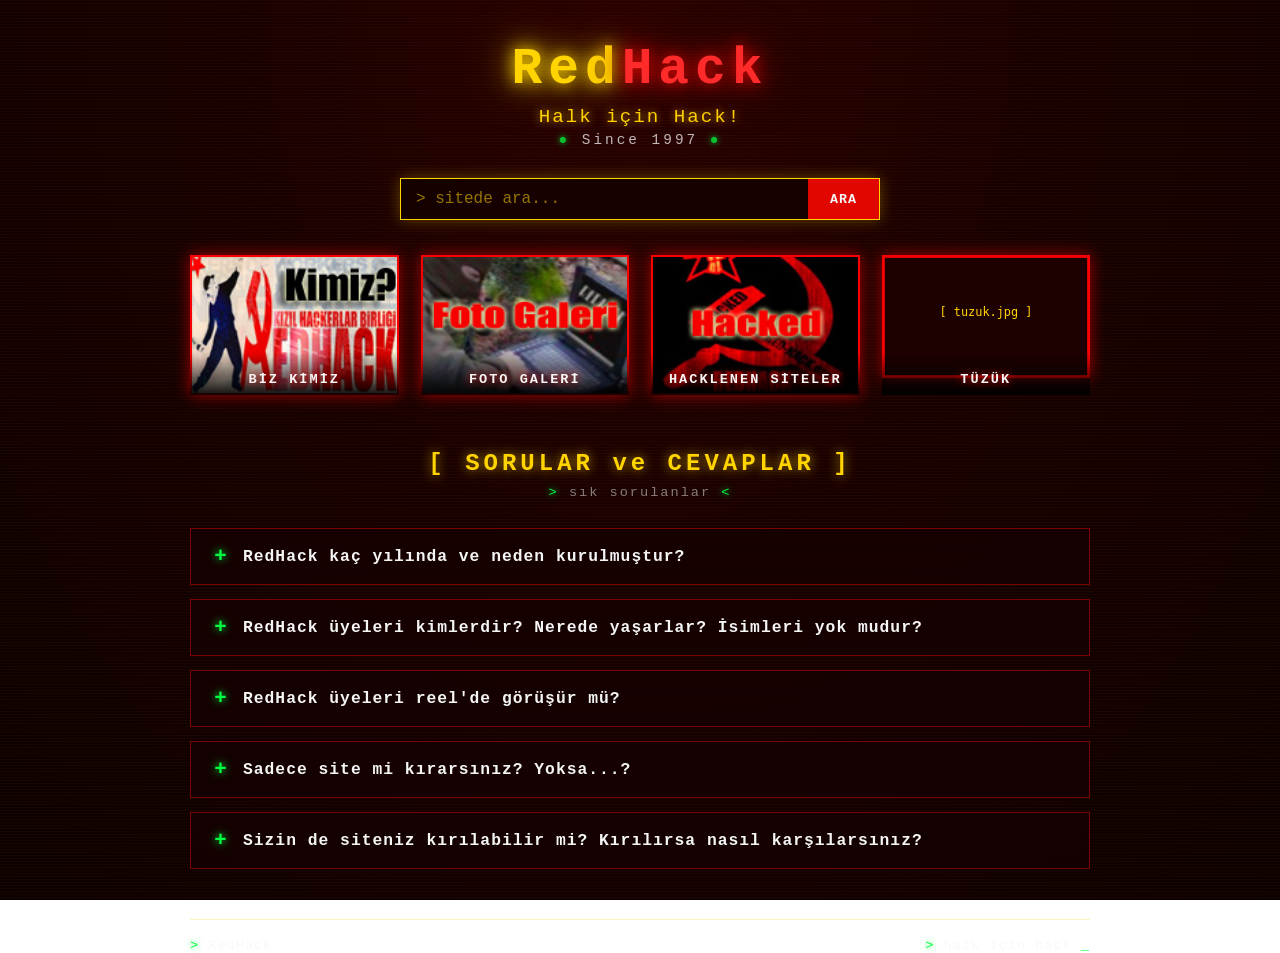
==== commit 06babfd7: "Update index.html" ====
--- a/index.html
+++ b/index.html
@@ -466,6 +466,12 @@
                      onerror="this.onerror=null; this.src='data:image/svg+xml;utf8,<svg xmlns=\'http://www.w3.org/2000/svg\' width=\'240\' height=\'140\'><rect width=\'100%\' height=\'100%\' fill=\'%231a0000\' stroke=\'%2300ff41\' stroke-width=\'2\'/><text x=\'50%\' y=\'50%\' fill=\'%23e10600\' font-family=\'monospace\' font-size=\'14\' text-anchor=\'middle\'>[ 404.jpg ]</text></svg>';">
                 <span class="label">HACKLENEN SİTELER</span>
             </a>
+
+            <a href="tüzük/index.html" class="menu-item">
+                <img src="tuzuk.jpg" alt="Tüzük"
+                     onerror="this.onerror=null; this.src='data:image/svg+xml;utf8,<svg xmlns=\'http://www.w3.org/2000/svg\' width=\'240\' height=\'140\'><rect width=\'100%\' height=\'100%\' fill=\'%231a0000\' stroke=\'%23e10600\' stroke-width=\'2\'/><text x=\'50%\' y=\'50%\' fill=\'%23ffd400\' font-family=\'monospace\' font-size=\'14\' text-anchor=\'middle\'>[ tuzuk.jpg ]</text></svg>';">
+                <span class="label">TÜZÜK</span>
+            </a>
         </nav>
 
         <!-- ===== SORU & CEVAP ===== -->
@@ -570,6 +576,7 @@
             { keys: ['kim', 'biz', 'manifesto', 'hakkında', 'hakkinda', 'kimiz'], url: 'biz-kimiz/index.html' },
             { keys: ['foto', 'galeri', 'resim', 'görsel', 'gorsel'], url: 'foto-galeri/index.html' },
             { keys: ['hack', 'site', 'log', '404', 'hacklenen'], url: 'hacklenen-siteler/index.html' },
+            { keys: ['tüzük', 'tuzuk', 'madde', 'üyelik', 'uyelik', 'kongre', 'komite'], url: 'tüzük/index.html' },
             { keys: ['soru', 'cevap', 'sss', 'faq', 'neden', 'nasıl', 'nasil'], url: '#faq' }
         ];
 
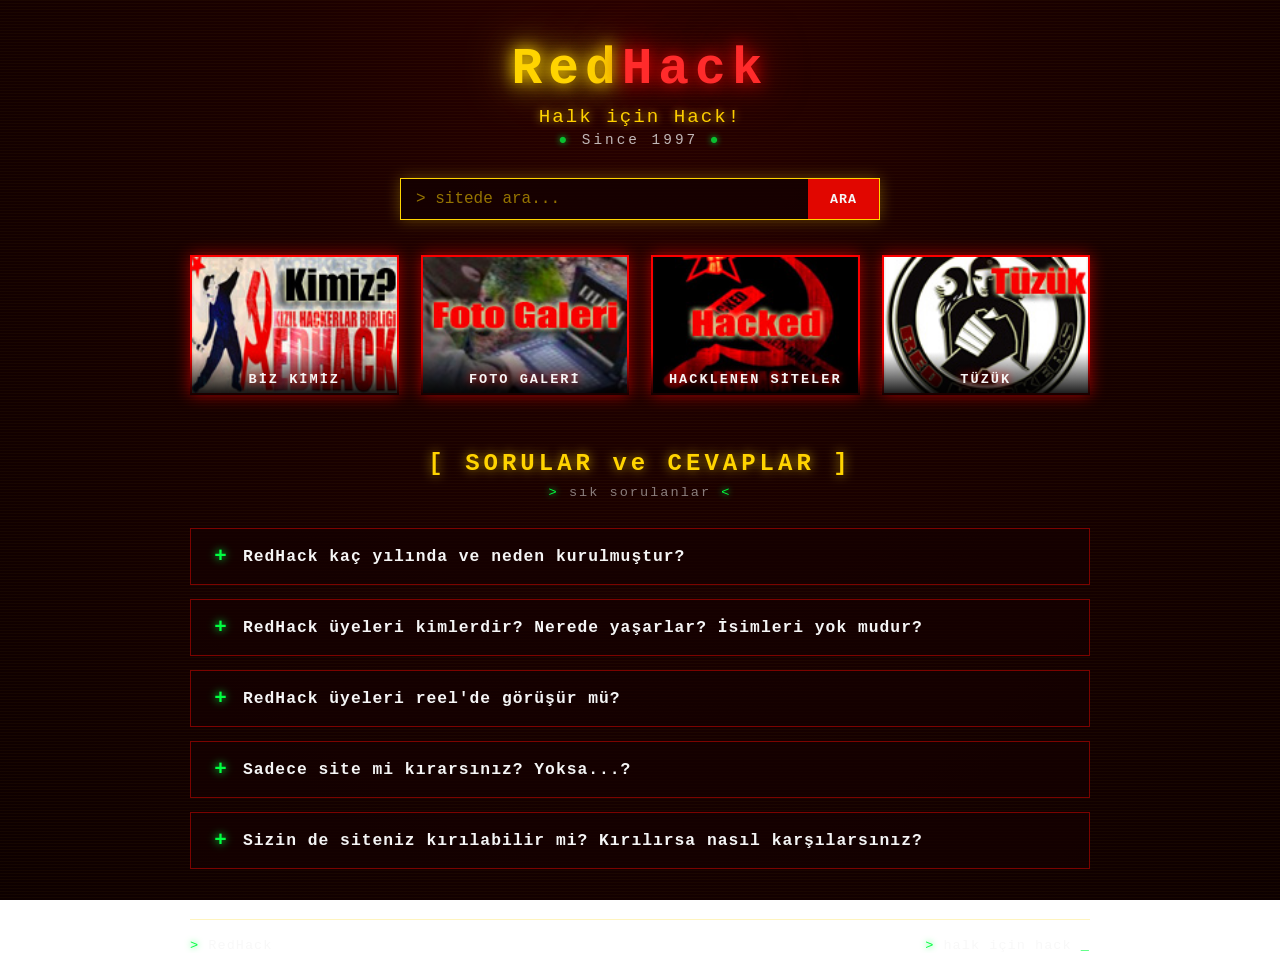
==== commit b5fa34dd: "Update index.html" ====
--- a/index.html
+++ b/index.html
@@ -455,7 +455,7 @@
                 <span class="label">BİZ KİMİZ</span>
             </a>
 
-            <a href="foto-galeri/index.html" class="menu-item">
+            <a href="fotolar/index.html" class="menu-item">
                 <img src="fotogaleri.jpg" alt="Foto Galeri"
                      onerror="this.onerror=null; this.src='data:image/svg+xml;utf8,<svg xmlns=\'http://www.w3.org/2000/svg\' width=\'240\' height=\'140\'><rect width=\'100%\' height=\'100%\' fill=\'%231a0000\' stroke=\'%23ffd400\' stroke-width=\'2\'/><text x=\'50%\' y=\'50%\' fill=\'%2300ff41\' font-family=\'monospace\' font-size=\'14\' text-anchor=\'middle\'>[ fotogaleri.jpg ]</text></svg>';">
                 <span class="label">FOTO GALERİ</span>
@@ -574,7 +574,7 @@
 
         const routes = [
             { keys: ['kim', 'biz', 'manifesto', 'hakkında', 'hakkinda', 'kimiz'], url: 'biz-kimiz/index.html' },
-            { keys: ['foto', 'galeri', 'resim', 'görsel', 'gorsel'], url: 'foto-galeri/index.html' },
+            { keys: ['foto', 'galeri', 'fotolar', 'resim', 'görsel', 'gorsel'], url: 'fotolar/index.html' },
             { keys: ['hack', 'site', 'log', '404', 'hacklenen'], url: 'hacklenen-siteler/index.html' },
             { keys: ['tüzük', 'tuzuk', 'madde', 'üyelik', 'uyelik', 'kongre', 'komite'], url: 'tüzük/index.html' },
             { keys: ['soru', 'cevap', 'sss', 'faq', 'neden', 'nasıl', 'nasil'], url: '#faq' }
@@ -650,94 +650,4 @@
         function drawFivePointStar(cx, cy, spikes, outerRadius, innerRadius, alpha, color) {
             let rot = Math.PI / 2 * 3;
             let x = cx, y = cy;
-            const step = Math.PI / spikes;
-
-            ctx.save();
-            ctx.beginPath();
-            ctx.moveTo(cx, cy - outerRadius);
-            for (let i = 0; i < spikes; i++) {
-                x = cx + Math.cos(rot) * outerRadius;
-                y = cy + Math.sin(rot) * outerRadius;
-                ctx.lineTo(x, y);
-                rot += step;
-
-                x = cx + Math.cos(rot) * innerRadius;
-                y = cy + Math.sin(rot) * innerRadius;
-                ctx.lineTo(x, y);
-                rot += step;
-            }
-            ctx.lineTo(cx, cy - outerRadius);
-            ctx.closePath();
-
-            ctx.fillStyle = `rgba(${color.r}, ${color.g}, ${color.b}, ${alpha})`;
-            ctx.shadowBlur = 14;
-            ctx.shadowColor = `rgb(${color.r}, ${color.g}, ${color.b})`;
-            ctx.fill();
-            ctx.restore();
-        }
-
-        class Star {
-            constructor() {
-                this.x = Math.random() * canvas.width;
-                this.y = Math.random() * canvas.height;
-                this.outerRadius = Math.random() * 5 + 3;
-                this.innerRadius = this.outerRadius / 2;
-                this.alpha = Math.random() * 0.7 + 0.15;
-                this.speed = Math.random() * 0.02 + 0.005;
-                this.increasing = Math.random() > 0.5;
-                this.color = pickColor();
-            }
-            draw() {
-                drawFivePointStar(ctx, this.x, this.y, 5, this.outerRadius, this.innerRadius, this.alpha, this.color);
-            }
-            update() {
-                if (this.increasing) {
-                    this.alpha += this.speed;
-                    if (this.alpha >= 0.9) this.increasing = false;
-                } else {
-                    this.alpha -= this.speed;
-                    if (this.alpha <= 0.08) {
-                        this.increasing = true;
-                        this.color = pickColor();
-                    }
-                }
-            }
-        }
-
-        function initStars() {
-            stars = [];
-            for (let i = 0; i < numStars; i++) stars.push(new Star());
-        }
-
-        function animate() {
-            ctx.clearRect(0, 0, canvas.width, canvas.height);
-            for (const s of stars) { s.update(); s.draw(); }
-            requestAnimationFrame(animate);
-        }
-
-        window.addEventListener('resize', () => { resizeCanvas(); initStars(); });
-        resizeCanvas();
-        initStars();
-
-        if (reduced) {
-            ctx.clearRect(0, 0, canvas.width, canvas.height);
-            stars.forEach(s => s.draw());
-        } else {
-            animate();
-        }
-
-        // ===== AÇILINCA DİĞERLERİNİ KAPAT (akordeon) =====
-        const faqItems = document.querySelectorAll('.faq-item');
-        faqItems.forEach(item => {
-            item.addEventListener('toggle', () => {
-                if (item.open) {
-                    faqItems.forEach(other => {
-                        if (other !== item) other.open = false;
-                    });
-                }
-            });
-        });
-    })();
-    </script>
-</body>
-</html>
+            const step
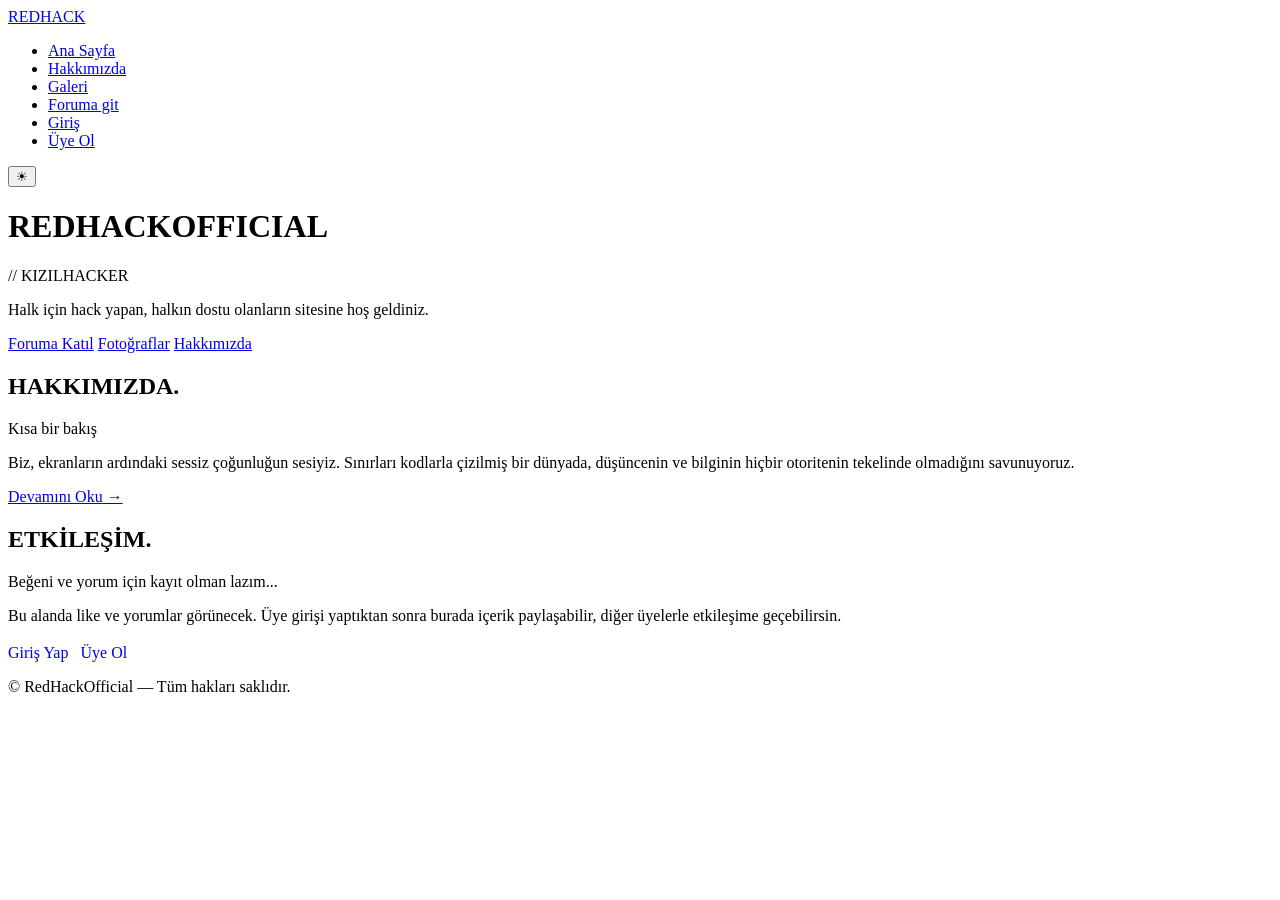
==== commit ec04fccd: "Add files via upload" ====
--- a/index.html
+++ b/index.html
@@ -1,653 +1,65 @@
-<!DOCTYPE html>
-<html lang="tr">
-<head>
-    <meta charset="UTF-8">
-    <meta name="viewport" content="width=device-width, initial-scale=1.0">
-    <title>RedHack — Halk için Hack</title>
-    <meta name="description" content="RedHack hacktivist kolektifi. Halk için hack.">
-    <meta name="theme-color" content="#e10600">
-
-    <link rel="icon" type="image/jpeg" href="ge.jpg">
-
-    <style>
-        :root {
-            --red: #e10600;
-            --red-bright: #ff2b2b;
-            --red-dark: #7a0300;
-            --yellow: #ffd400;
-            --yellow-dim: #b39500;
-            --white: #f5f5f5;
-            --green: #00ff41;
-            --green-dim: #00a829;
-            --bg: #1a0000;
-            --bg-deep: #0d0000;
-            --bg-panel: #1f0505;
-        }
-
-        * {
-            margin: 0;
-            padding: 0;
-            box-sizing: border-box;
-        }
-
-        html, body { height: 100%; }
-
-        body {
-            background:
-                radial-gradient(ellipse at top, #2a0000 0%, #1a0000 40%, #0d0000 100%);
-            background-attachment: fixed;
-            overflow-x: hidden;
-            min-height: 100vh;
-            width: 100%;
-            display: flex;
-            flex-direction: column;
-            align-items: center;
-            justify-content: flex-start;
-            padding: 40px 20px;
-            font-family: "Courier New", Courier, monospace;
-            position: relative;
-            color: var(--white);
-        }
-
-        canvas {
-            position: fixed;
-            top: 0;
-            left: 0;
-            width: 100%;
-            height: 100%;
-            z-index: 0;
-            pointer-events: none;
-        }
-
-        .scanlines {
-            position: fixed;
-            inset: 0;
-            z-index: 1;
-            pointer-events: none;
-            background: repeating-linear-gradient(
-                to bottom,
-                rgba(255, 212, 0, 0.03) 0px,
-                rgba(255, 212, 0, 0.03) 1px,
-                transparent 1px,
-                transparent 3px
-            );
-            mix-blend-mode: screen;
-        }
-
-        .content-wrap {
-            position: relative;
-            z-index: 2;
-            width: 100%;
-            max-width: 900px;
-            display: flex;
-            flex-direction: column;
-            align-items: center;
-        }
-
-        /* ===== BAŞLIK ===== */
-        .brand-header {
-            text-align: center;
-            margin-bottom: 30px;
-        }
-
-        .main-title {
-            font-size: 3.2rem;
-            font-weight: bold;
-            letter-spacing: 6px;
-            color: var(--red-bright);
-            text-shadow:
-                0 0 15px var(--red),
-                0 0 30px var(--red-dark),
-                0 0 50px rgba(225, 6, 0, 0.5);
-            position: relative;
-            display: inline-block;
-        }
-
-        .main-title .accent {
-            color: var(--yellow);
-            text-shadow:
-                0 0 15px var(--yellow),
-                0 0 30px var(--yellow-dim),
-                0 0 50px rgba(255, 212, 0, 0.5);
-        }
-
-        .slogan {
-            font-size: 1.2rem;
-            color: var(--yellow);
-            text-shadow: 0 0 10px rgba(255, 212, 0, 0.8);
-            margin-top: 8px;
-            letter-spacing: 2px;
-        }
-
-        .since {
-            font-size: 0.9rem;
-            color: var(--white);
-            opacity: 0.75;
-            margin-top: 4px;
-            letter-spacing: 3px;
-        }
-
-        .since .dot {
-            color: var(--green);
-            text-shadow: 0 0 6px var(--green);
-        }
-
-        /* ===== ARAMA ===== */
-        .search-container {
-            margin-bottom: 35px;
-            width: 100%;
-            max-width: 480px;
-        }
-
-        .search-form {
-            display: flex;
-            border: 1px solid var(--yellow);
-            background-color: rgba(20, 0, 0, 0.85);
-            box-shadow: 0 0 15px rgba(255, 212, 0, 0.3);
-            transition: box-shadow 0.2s;
-        }
-
-        .search-form:focus-within {
-            box-shadow: 0 0 25px rgba(255, 212, 0, 0.7);
-        }
-
-        .search-input {
-            background: transparent;
-            border: none;
-            padding: 11px 15px;
-            color: var(--green);
-            font-family: "Courier New", Courier, monospace;
-            font-size: 1rem;
-            width: 100%;
-            outline: none;
-            caret-color: var(--green);
-        }
-
-        .search-input::placeholder {
-            color: rgba(255, 212, 0, 0.55);
-        }
-
-        .search-button {
-            background-color: var(--red);
-            color: var(--white);
-            border: none;
-            padding: 11px 22px;
-            font-family: "Courier New", Courier, monospace;
-            font-weight: bold;
-            letter-spacing: 1px;
-            cursor: pointer;
-            transition: background-color 0.2s, box-shadow 0.2s;
-        }
-
-        .search-button:hover,
-        .search-button:focus-visible {
-            background-color: var(--yellow);
-            color: #000;
-            box-shadow: 0 0 15px var(--yellow);
-            outline: none;
-        }
-
-        /* ===== MENÜ ===== */
-        .top-menu {
-            display: flex;
-            flex-direction: row;
-            justify-content: center;
-            align-items: stretch;
-            gap: 22px;
-            flex-wrap: wrap;
-            width: 100%;
-        }
-
-        .menu-item {
-            text-decoration: none;
-            display: block;
-            position: relative;
-            flex: 1 1 200px;
-            max-width: 240px;
-        }
-
-        .menu-item img {
-            width: 100%;
-            height: auto;
-            border: 2px solid var(--red);
-            box-shadow: 0 0 15px rgba(225, 6, 0, 0.6);
-            cursor: pointer;
-            transition: transform 0.3s ease, box-shadow 0.3s ease, border-color 0.3s ease;
-            display: block;
-            filter: saturate(1.15);
-        }
-
-        .menu-item .label {
-            position: absolute;
-            bottom: 0;
-            left: 0;
-            right: 0;
-            background: linear-gradient(transparent, rgba(0, 0, 0, 0.92));
-            color: var(--white);
-            font-size: 0.85rem;
-            letter-spacing: 2px;
-            padding: 20px 10px 8px;
-            text-align: center;
-            font-weight: bold;
-            text-shadow: 0 0 8px var(--red);
-            pointer-events: none;
-        }
-
-        .menu-item:hover img,
-        .menu-item:focus-visible img {
-            transform: scale(1.05);
-            border-color: var(--yellow);
-            box-shadow: 0 0 30px var(--yellow);
-        }
-
-        .menu-item:hover .label,
-        .menu-item:focus-visible .label {
-            color: var(--yellow);
-            text-shadow: 0 0 10px var(--yellow);
-        }
-
-        .menu-item:focus-visible { outline: none; }
-
-        /* ===== SORU & CEVAP ===== */
-        .faq-section {
-            width: 100%;
-            margin-top: 55px;
-        }
-
-        .faq-title {
-            font-size: 1.5rem;
-            color: var(--yellow);
-            letter-spacing: 4px;
-            text-align: center;
-            margin-bottom: 8px;
-            text-shadow: 0 0 12px rgba(255, 212, 0, 0.7);
-        }
-
-        .faq-subtitle {
-            text-align: center;
-            font-size: 0.85rem;
-            color: rgba(245, 245, 245, 0.5);
-            letter-spacing: 2px;
-            margin-bottom: 28px;
-        }
-
-        .faq-subtitle .green {
-            color: var(--green);
-            text-shadow: 0 0 6px var(--green);
-        }
-
-        .faq-list {
-            display: flex;
-            flex-direction: column;
-            gap: 14px;
-        }
-
-        .faq-item {
-            border: 1px solid rgba(225, 6, 0, 0.5);
-            background-color: rgba(20, 0, 0, 0.7);
-            transition: border-color 0.25s, box-shadow 0.25s;
-        }
-
-        .faq-item[open] {
-            border-color: var(--yellow);
-            box-shadow: 0 0 20px rgba(255, 212, 0, 0.25);
-        }
-
-        .faq-item summary {
-            list-style: none;
-            cursor: pointer;
-            padding: 16px 20px;
-            font-size: 1.02rem;
-            font-weight: bold;
-            color: var(--white);
-            letter-spacing: 1px;
-            display: flex;
-            align-items: center;
-            gap: 12px;
-            user-select: none;
-            transition: color 0.2s, background-color 0.2s;
-        }
-
-        .faq-item summary::-webkit-details-marker { display: none; }
-
-        .faq-item summary::before {
-            content: "+";
-            color: var(--green);
-            font-weight: bold;
-            font-size: 1.3rem;
-            width: 20px;
-            text-align: center;
-            text-shadow: 0 0 8px var(--green);
-            transition: transform 0.25s, color 0.25s;
-            flex-shrink: 0;
-        }
-
-        .faq-item[open] summary::before {
-            content: "−";
-            color: var(--yellow);
-            text-shadow: 0 0 8px var(--yellow);
-        }
-
-        .faq-item summary:hover,
-        .faq-item summary:focus-visible {
-            background-color: rgba(225, 6, 0, 0.1);
-            color: var(--yellow);
-            outline: none;
-        }
-
-        .faq-answer {
-            padding: 4px 20px 20px 52px;
-            font-size: 0.98rem;
-            line-height: 1.8;
-            color: rgba(245, 245, 245, 0.85);
-            border-top: 1px dashed rgba(255, 212, 0, 0.25);
-            margin-top: 4px;
-            padding-top: 18px;
-            text-shadow: 0 0 3px rgba(225, 6, 0, 0.4);
-        }
-
-        .faq-answer p {
-            margin-bottom: 14px;
-        }
-
-        .faq-answer p:last-child { margin-bottom: 0; }
-
-        .faq-answer .hl {
-            color: var(--yellow);
-            font-weight: bold;
-            text-shadow: 0 0 6px rgba(255, 212, 0, 0.6);
-        }
-
-        .faq-answer .red {
-            color: var(--red-bright);
-            font-weight: bold;
-            text-shadow: 0 0 6px var(--red);
-        }
-
-        .faq-answer .green {
-            color: var(--green);
-            font-weight: bold;
-            text-shadow: 0 0 6px var(--green);
-        }
-
-        .faq-answer .quote {
-            display: block;
-            border-left: 3px solid var(--green);
-            padding: 6px 0 6px 14px;
-            margin: 12px 0;
-            color: rgba(255, 212, 0, 0.9);
-            font-style: italic;
-        }
-
-        /* ===== FOOTER ===== */
-        .site-footer {
-            margin-top: 50px;
-            width: 100%;
-            padding-top: 18px;
-            border-top: 1px solid rgba(255, 212, 0, 0.25);
-            font-size: 0.85rem;
-            color: rgba(245, 245, 245, 0.7);
-            display: flex;
-            justify-content: space-between;
-            align-items: center;
-            gap: 10px;
-            flex-wrap: wrap;
-            letter-spacing: 1px;
-        }
-
-        .site-footer .green {
-            color: var(--green);
-            text-shadow: 0 0 6px var(--green);
-        }
-
-        .cursor-blink {
-            animation: blink 1s steps(1) infinite;
-            color: var(--green);
-        }
-
-        @keyframes blink { 50% { opacity: 0; } }
-
-        /* ===== RESPONSIVE ===== */
-        @media (max-width: 600px) {
-            body { padding: 25px 14px; }
-            .main-title { font-size: 2.2rem; letter-spacing: 4px; }
-            .slogan { font-size: 1rem; }
-            .top-menu { gap: 14px; }
-            .menu-item { flex: 1 1 140px; max-width: 100%; }
-            .faq-title { font-size: 1.15rem; letter-spacing: 3px; }
-            .faq-item summary { font-size: 0.95rem; padding: 14px 14px; }
-            .faq-answer { padding: 14px 14px 16px 40px; font-size: 0.92rem; }
-            .site-footer { flex-direction: column; text-align: center; }
-        }
-
-        @media (prefers-reduced-motion: reduce) {
-            .cursor-blink { animation: none; }
-        }
-    </style>
-</head>
-<body>
-
-    <canvas id="starsCanvas" aria-hidden="true"></canvas>
-    <div class="scanlines" aria-hidden="true"></div>
-
-    <div class="content-wrap">
-
-        <!-- BAŞLIK -->
-        <header class="brand-header">
-            <div class="main-title"><span class="accent">Red</span>Hack</div>
-            <div class="slogan">Halk için Hack!</div>
-            <div class="since"><span class="dot">●</span> Since 1997 <span class="dot">●</span></div>
-        </header>
-
-        <!-- ARAMA -->
-        <div class="search-container">
-            <form class="search-form" id="searchForm">
-                <input type="text" id="searchInput" class="search-input" placeholder="> sitede ara..." required autocomplete="off">
-                <button type="submit" class="search-button">ARA</button>
-            </form>
-        </div>
-
-        <!-- MENÜ -->
-        <nav class="top-menu" aria-label="Ana menü">
-            <a href="biz-kimiz/index.html" class="menu-item">
-                <img src="kimdir.jpg" alt="Biz Kimiz"
-                     onerror="this.onerror=null; this.src='data:image/svg+xml;utf8,<svg xmlns=\'http://www.w3.org/2000/svg\' width=\'240\' height=\'140\'><rect width=\'100%\' height=\'100%\' fill=\'%231a0000\' stroke=\'%23e10600\' stroke-width=\'2\'/><text x=\'50%\' y=\'50%\' fill=\'%23ffd400\' font-family=\'monospace\' font-size=\'14\' text-anchor=\'middle\'>[ kimdir.jpg ]</text></svg>';">
-                <span class="label">BİZ KİMİZ</span>
-            </a>
-
-            <a href="fotolar/index.html" class="menu-item">
-                <img src="fotogaleri.jpg" alt="Foto Galeri"
-                     onerror="this.onerror=null; this.src='data:image/svg+xml;utf8,<svg xmlns=\'http://www.w3.org/2000/svg\' width=\'240\' height=\'140\'><rect width=\'100%\' height=\'100%\' fill=\'%231a0000\' stroke=\'%23ffd400\' stroke-width=\'2\'/><text x=\'50%\' y=\'50%\' fill=\'%2300ff41\' font-family=\'monospace\' font-size=\'14\' text-anchor=\'middle\'>[ fotogaleri.jpg ]</text></svg>';">
-                <span class="label">FOTO GALERİ</span>
-            </a>
-
-            <a href="hacklenen-siteler/index.html" class="menu-item">
-                <img src="404.jpg" alt="Hacklenen Siteler"
-                     onerror="this.onerror=null; this.src='data:image/svg+xml;utf8,<svg xmlns=\'http://www.w3.org/2000/svg\' width=\'240\' height=\'140\'><rect width=\'100%\' height=\'100%\' fill=\'%231a0000\' stroke=\'%2300ff41\' stroke-width=\'2\'/><text x=\'50%\' y=\'50%\' fill=\'%23e10600\' font-family=\'monospace\' font-size=\'14\' text-anchor=\'middle\'>[ 404.jpg ]</text></svg>';">
-                <span class="label">HACKLENEN SİTELER</span>
-            </a>
-
-            <a href="tüzük/index.html" class="menu-item">
-                <img src="tuzuk.jpg" alt="Tüzük"
-                     onerror="this.onerror=null; this.src='data:image/svg+xml;utf8,<svg xmlns=\'http://www.w3.org/2000/svg\' width=\'240\' height=\'140\'><rect width=\'100%\' height=\'100%\' fill=\'%231a0000\' stroke=\'%23e10600\' stroke-width=\'2\'/><text x=\'50%\' y=\'50%\' fill=\'%23ffd400\' font-family=\'monospace\' font-size=\'14\' text-anchor=\'middle\'>[ tuzuk.jpg ]</text></svg>';">
-                <span class="label">TÜZÜK</span>
-            </a>
-        </nav>
-
-        <!-- ===== SORU & CEVAP ===== -->
-        <section class="faq-section" aria-label="Sıkça sorulan sorular">
-            <h2 class="faq-title">[ SORULAR ve CEVAPLAR ]</h2>
-            <div class="faq-subtitle"><span class="green">&gt;</span> sık sorulanlar <span class="green">&lt;</span></div>
-
-            <div class="faq-list">
-
-                <!-- SORU 1 -->
-                <details class="faq-item">
-                    <summary>RedHack kaç yılında ve neden kurulmuştur?</summary>
-                    <div class="faq-answer">
-                        <p>R.H.A (Red Hackers Association) yani <span class="red">REDHACK</span> <span class="hl">1997 Mayıs</span>'ında kurulmuştur.</p>
-
-                        <p>Kuruluşundaki mantık; somut koşulların somut tahlili ilkesinden yola çıkan, teknoloji sektörünün bilişim ve iletişim kollarında alın teri döken yoldaşlar tarafından Türkiye'de kurulmuştur. Eylemlerine yön verecek esas merkez Türkiye olmak üzere esas görevi, Türkiye Devrimci Hareketine devrimin bu alanında yardımcı olabilmek; Türkiye ve dünya proleteryasına ve de ezilen halklara bir nebze de olsa dayanışma gösterebilmektir.</p>
-
-                        <p>Bu düşünceyle yola çıkan R.H.A, dünyaya bakış anahtarı <span class="hl">Diyalektik Materyalizm</span> ile, başta açık ve özgür kod olmak üzere birçok teknolojik yeniliği analiz ederek, bu alandaki savaşın yönteminin adını REDHACK olarak koymuş, REDHACK sentezine varmıştır.</p>
-
-                        <p>REDHACK felsefesi; ezenle ezilenler arasındaki savaşın, gelişen teknolojik kulvarlarda ezilenler lehine kullanılmasının, geliştirilmesinin adı ve mantığıdır. R.H.A'ya rehberlik eden, ezilen sınıf ve halkların ortak ideolojisinin bu alana yansımasıyla şekillenen REDHACK felsefesidir. Bu felsefe, Marksist diyalektiğin bu alanı yorumlamasından başka bir şey değildir.</p>
-
-                        <p>Daha geniş bilgi için tüzüğümüzü okuyunuz.</p>
-                    </div>
-                </details>
-
-                <!-- SORU 2 -->
-                <details class="faq-item">
-                    <summary>RedHack üyeleri kimlerdir? Nerede yaşarlar? İsimleri yok mudur?</summary>
-                    <div class="faq-answer">
-                        <p>Yaptığımız işin ciddiyetinden ve düşmanımızın faşizmin en kanlı diktatörlüklerinden biri olması neticesinde; ayrıca hacker etiğinin genel prensiplerine ve gerçek hacker yaşayış biçimine göre (tüzüğümüzde de kesin olarak belirtilmiş, yasaklanmış bir şekilde) <span class="red">isim, yer, yaş hatta cinsiyet</span> noktasında bile bilgi veremiyoruz.</p>
-
-                        <p>Dahası grup üyelerimizin birbiri ile bu şekilde bir bilgi alışverişi de tüzüğümüzce kesin kurallarla yasaklanmıştır. Ayrıca RedHack, hiçbir mücadele biçimini reddetmemekle beraber, <span class="hl">illegal mücadeleyi esas</span>, diğer mücadele biçimlerini tali görmektedir. Örgütlenme ilkeleri ve bu örgütlenmedeki yaşayış şeklini de objektif olarak bu kurala göre belirler. <span class="quote">(bkz: her şey illegal)</span></p>
-                    </div>
-                </details>
-
-                <!-- SORU 3 -->
-                <details class="faq-item">
-                    <summary>RedHack üyeleri reel'de görüşür mü?</summary>
-                    <div class="faq-answer">
-                        <p>Reel'de bir irtibat, normal koşullarda <span class="red">kesinlikle yapılmaz</span>.</p>
-                    </div>
-                </details>
-
-                <!-- SORU 4 -->
-                <details class="faq-item">
-                    <summary>Sadece site mi kırarsınız? Yoksa...?</summary>
-                    <div class="faq-answer">
-                        <p>Öncelikle RedHack, <span class="quote">"yürüttüğü mücadele platformu olarak, iletişim ve bilişim teknolojilerini esas, diğer teknolojik platformları tali görür."</span> Buradan da anlaşılacağı gibi RedHack, teknolojinin bütün platformlarında var olmayı savunmakla beraber, iletişim ve bilişim teknolojilerinde <span class="hl">"esas"</span> bir şekilde var olmayı ve mücadele etmeyi öngörür.</p>
-
-                        <p>Buradan çıkan sonuçla RedHack sadece site kırma, index atma vb. türden eylemlerle kendini sınırlamaz. Site deface, yeri geldiğinde işin görsel yanı; propaganda/ajitasyonun bir şekli, yeri geldiğinde de cezalandırmanın bir şekli olabilmektedir. Bu tür hack eylemleri propaganda amaçlı olmasından kaynaklı genelde kamuoyuna açıklanır tarzdadır.</p>
-
-                        <p>Fakat bunun yanında RedHack'in <span class="red">görünmeyen yüzünde</span> başka türden eylem türleri de yapılabilmektedir. Bu tür değişik eylem türlerinin (genelde propaganda amacı taşımadığı için) gerekli görülenleri tarafımızdan kamuoyuna açıklanırken, büyük bir çoğunluğu kamuoyuna açıklanmaz. Tüzüğümüzün son bölümüne doğru <span class="hl">"RedHack'in bölümleri nelerdir?"</span> bölümünü okursanız, RedHack'in deface'den başka neler yaptığını da görebilirsiniz.</p>
-
-                        <p>Hayal gücümüzün ve yeteneklerimizin genişliği kadar, eylemlerimizin yelpazesi de geniştir.</p>
-                    </div>
-                </details>
-
-                <!-- SORU 5 -->
-                <details class="faq-item">
-                    <summary>Sizin de siteniz kırılabilir mi? Kırılırsa nasıl karşılarsınız?</summary>
-                    <div class="faq-answer">
-                        <p>Her sitenin kırılabileceği gibi bizim de sitemiz kırılabilir. Bu noktada saçma bir iddiamız ve gayretimiz yoktur. Bizim işimiz sistemimizi elimizden geldiğince korumak, deface edilmemesine çalışmaktır. Ama buna rağmen sitemiz veya sitelerimiz kırılabilir mi? Bu soruya verilecek cevap tabii ki <span class="green">"Evet"</span>tir.</p>
-
-                        <p>"Tepkimiz ne olur?" sorusuna cevap vermeden, bu tür bir duruma verilecek tepkimizi anlamadan önce, bizim başkalarının sitesini kırdığımız noktada neden kırdığımızı ve tepkimizi anlamak gerekir. Şöyle ki;</p>
-
-                        <p>Bizler site kırma <span class="hl">"deface"</span> olayını birilerini alt etme, büyüklük taslama vb. gibi küçük burjuva, lumpence amaçlarla yapmayız. Bizi az buçuk bilen biri; ideolojik olarak, halkımız için, halktan yana, çeşitli koşullar altında <span class="quote">"bildiri" ve "saldırı"</span> türü deface yaptığımızı bilir. (Bu noktada "RedHack Kimdir?" bölümünde detaylı bilgileri bulabilirsiniz.)</p>
-
-                        <p>Dolayısıyla buradan çıkan sonuç nedir? Demek ki bizler hack ve deface olayına <span class="red">ideolojik</span> bakmaktayız. Bir sayfayı kırmak önemli değil; sayfayı <span class="hl">nasıl, neden, niçin</span> kırdığımız önemlidir!</p>
-
-                        <p>Ve bunu bizim sayfamızın kırılması olayına uyarlarsak: Bizim için sayfamızın kırılması önemli değil (çünkü her sistem kırılır!), önemli olan nasıl, neden, niçin kırıldığıdır. Esas olanın "Neden/Niçin Kırıldığı" olmasına karşın, "Nasıl Kırıldığı" da önemlidir.</p>
-
-                        <p>Açacak olursak;</p>
-
-                        <p><span class="hl">Nasıl</span> derken: Acaba sahtekârca bir yöntemle mi kırılmıştır? (kimileri buna sistem mühendisliği demekte) Host tarafından bir kaypaklık var mıdır vb. lamerliklerle mi kırılmıştır?</p>
-
-                        <p><span class="hl">Neden ve Niçin</span> derken: Sayfamızı kıranların haklılık nedenleri ne derecedir? Ezilen halka ne derece bir faydası dokunmuştur? Halk düşmanlarına ne derece bir faydası dokunmuştur? Kıranların hayata bakış açısı, sınıfsal duruşu nedir ve bunu kırdıkları sayfamıza yansıtmışlar mıdır? Kırdıkları sayfamızda ana sayfamıza yazı yazmaktan başka ne başarmışlardır? vb. birçok taraftan etraflıca bakarız ve ona göre bir siyaset izler, tepki gösteririz.</p>
-
-                        <p>Bakış tarzımız çok farklı görünebilir ama bu aslında gerçek hacker felsefesi için doğru olandır.</p>
-                    </div>
-                </details>
-
-            </div>
-        </section>
-
-        <!-- FOOTER -->
-        <footer class="site-footer">
-            <span><span class="green">&gt;</span> RedHack</span>
-            <span><span class="green">&gt;</span> halk için hack <span class="cursor-blink">_</span></span>
-        </footer>
-
-    </div>
-
-    <script>
-    (function () {
-        const reduced = window.matchMedia('(prefers-reduced-motion: reduce)').matches;
-
-        // ===== ARAMA =====
-        const searchForm = document.getElementById('searchForm');
-        const searchInput = document.getElementById('searchInput');
-
-        const routes = [
-            { keys: ['kim', 'biz', 'manifesto', 'hakkında', 'hakkinda', 'kimiz'], url: 'biz-kimiz/index.html' },
-            { keys: ['foto', 'galeri', 'fotolar', 'resim', 'görsel', 'gorsel'], url: 'fotolar/index.html' },
-            { keys: ['hack', 'site', 'log', '404', 'hacklenen'], url: 'hacklenen-siteler/index.html' },
-            { keys: ['tüzük', 'tuzuk', 'madde', 'üyelik', 'uyelik', 'kongre', 'komite'], url: 'tüzük/index.html' },
-            { keys: ['soru', 'cevap', 'sss', 'faq', 'neden', 'nasıl', 'nasil'], url: '#faq' }
-        ];
-
-        searchForm.addEventListener('submit', (e) => {
-            e.preventDefault();
-            const raw = searchInput.value.toLowerCase().trim();
-            if (!raw) return;
-            const words = raw.split(/\s+/);
-            const match = routes.find(r => words.some(w => r.keys.includes(w)));
-            if (match) {
-                if (match.url === '#faq') {
-                    document.querySelector('.faq-section').scrollIntoView({ behavior: 'smooth' });
-                } else {
-                    window.location.href = match.url;
-                }
-            } else {
-                showTerminalMessage(`Sonuç bulunamadı: "${raw}"`);
-            }
-        });
-
-        function showTerminalMessage(msg) {
-            let box = document.getElementById('terminal-msg');
-            if (!box) {
-                box = document.createElement('div');
-                box.id = 'terminal-msg';
-                box.style.cssText = `
-                    position: fixed; bottom: 20px; left: 50%; transform: translateX(-50%);
-                    background: #1a0000; color: #00ff41; border: 1px solid #00ff41;
-                    padding: 10px 20px; font-family: monospace; z-index: 10;
-                    box-shadow: 0 0 15px #00ff41; max-width: 90%; font-size: 0.9rem;
-                `;
-                document.body.appendChild(box);
-            }
-            box.textContent = `> ${msg}`;
-            clearTimeout(box._t);
-            box._t = setTimeout(() => box.remove(), 3000);
-        }
-
-        // ===== CANVAS — KIZIL + SARI + YEŞİL + BEYAZ YILDIZLAR =====
-        const canvas = document.getElementById('starsCanvas');
-        const ctx = canvas.getContext('2d');
-        let stars = [];
-        let numStars = 0;
-
-        const PALETTE = [
-            { r: 225, g: 6,   b: 0   },
-            { r: 255, g: 43,  b: 43  },
-            { r: 255, g: 212, b: 0   },
-            { r: 0,   g: 255, b: 65  },
-            { r: 245, g: 245, b: 245 }
-        ];
-
-        const COLOR_WEIGHTS = [0.30, 0.15, 0.30, 0.15, 0.10];
-
-        function pickColor() {
-            const r = Math.random();
-            let acc = 0;
-            for (let i = 0; i < COLOR_WEIGHTS.length; i++) {
-                acc += COLOR_WEIGHTS[i];
-                if (r <= acc) return PALETTE[i];
-            }
-            return PALETTE[0];
-        }
-
-        function resizeCanvas() {
-            canvas.width = window.innerWidth;
-            canvas.height = window.innerHeight;
-            numStars = Math.min(200, Math.floor((canvas.width * canvas.height) / 12000));
-        }
-
-        function drawFivePointStar(cx, cy, spikes, outerRadius, innerRadius, alpha, color) {
-            let rot = Math.PI / 2 * 3;
-            let x = cx, y = cy;
-            const step
+<!DOCTYPE html>
+<html lang="tr" data-theme="dark">
+<head>
+  <meta charset="UTF-8">
+  <meta name="viewport" content="width=device-width, initial-scale=1.0">
+  <title>KızılHackerlar Resmii sitesine hoşgeldiniz</title>
+  <link rel="stylesheet" href="css/style.css">
+  <script src="js/theme.js"></script>
+</head>
+<body>
+
+  <nav class="navbar">
+    <a href="index.html" class="logo">RED<span>HACK</span></a>
+    <div class="nav-right">
+      <ul class="nav-links">
+        <li><a href="index.html">Ana Sayfa</a></li>
+        <li><a href="about.html">Hakkımızda</a></li>
+        <li><a href="icraatlar.html">Galeri</a></li>
+        <li><a href="https://redleak.com.tr" target="_blank" rel="noopener">Foruma git</a></li>
+        <li><a href="https://redleak.com.tr" target="_blank" rel="noopener">Giriş</a></li>
+        <li><a href="https://redleak.com.tr" target="_blank" rel="noopener" class="btn-nav">Üye Ol</a></li>
+      </ul>
+      <button class="theme-toggle" id="themeBtn" onclick="toggleTheme()">☀</button>
+    </div>
+  </nav>
+
+  <header class="hero">
+    <div class="hero-img" style="background: radial-gradient(circle at 50% 35%, #881822 0%, #2a0a0f 45%, #232323 85%);"></div>
+    <h1>REDHACK<span>OFFICIAL</span></h1>
+    <p class="tagline">// KIZILHACKER</p>
+    <p class="sub">Halk için hack yapan, halkın dostu olanların sitesine hoş geldiniz.</p>
+    <div class="cta">
+      <a href="https://redleak.com.tr" target="_blank" rel="noopener" class="btn primary">Foruma Katıl</a>
+      <a href="icraatlar.html" class="btn ghost">Fotoğraflar</a>
+      <a href="about.html" class="btn ghost">Hakkımızda</a>
+    </div>
+  </header>
+
+  <section class="section" id="about-preview">
+    <h2 class="section-title">HAKKIMIZDA<span>.</span></h2>
+    <p class="section-sub">Kısa bir bakış</p>
+    <div class="about-preview">
+      <p>Biz, ekranların ardındaki sessiz çoğunluğun sesiyiz.
+Sınırları kodlarla çizilmiş bir dünyada, düşüncenin ve bilginin hiçbir otoritenin tekelinde olmadığını savunuyoruz.</p>
+      <a href="about.html" class="read-more">Devamını Oku →</a>
+    </div>
+  </section>
+
+  <section class="section" id="interaction">
+    <h2 class="section-title">ETKİLEŞİM<span>.</span></h2>
+    <p class="section-sub">Beğeni ve yorum için kayıt olman lazım...</p>
+    <div class="about-preview">
+      <p style="color:var(--fg-dim);margin-bottom:1.2rem;">Bu alanda like ve yorumlar görünecek. Üye girişi yaptıktan sonra burada içerik paylaşabilir, diğer üyelerle etkileşime geçebilirsin.</p>
+      <a href="https://redleak.com.tr" target="_blank" rel="noopener" class="btn primary" style="text-decoration:none;">Giriş Yap</a>
+      <a href="https://redleak.com.tr" target="_blank" rel="noopener" class="btn ghost" style="text-decoration:none;margin-left:0.5rem;">Üye Ol</a>
+    </div>
+  </section>
+
+  <footer>
+    <p>&copy; RedHackOfficial — Tüm hakları saklıdır.</p>
+  </footer>
+
+  <script src="js/main.js"></script>
+</body>
+</html>
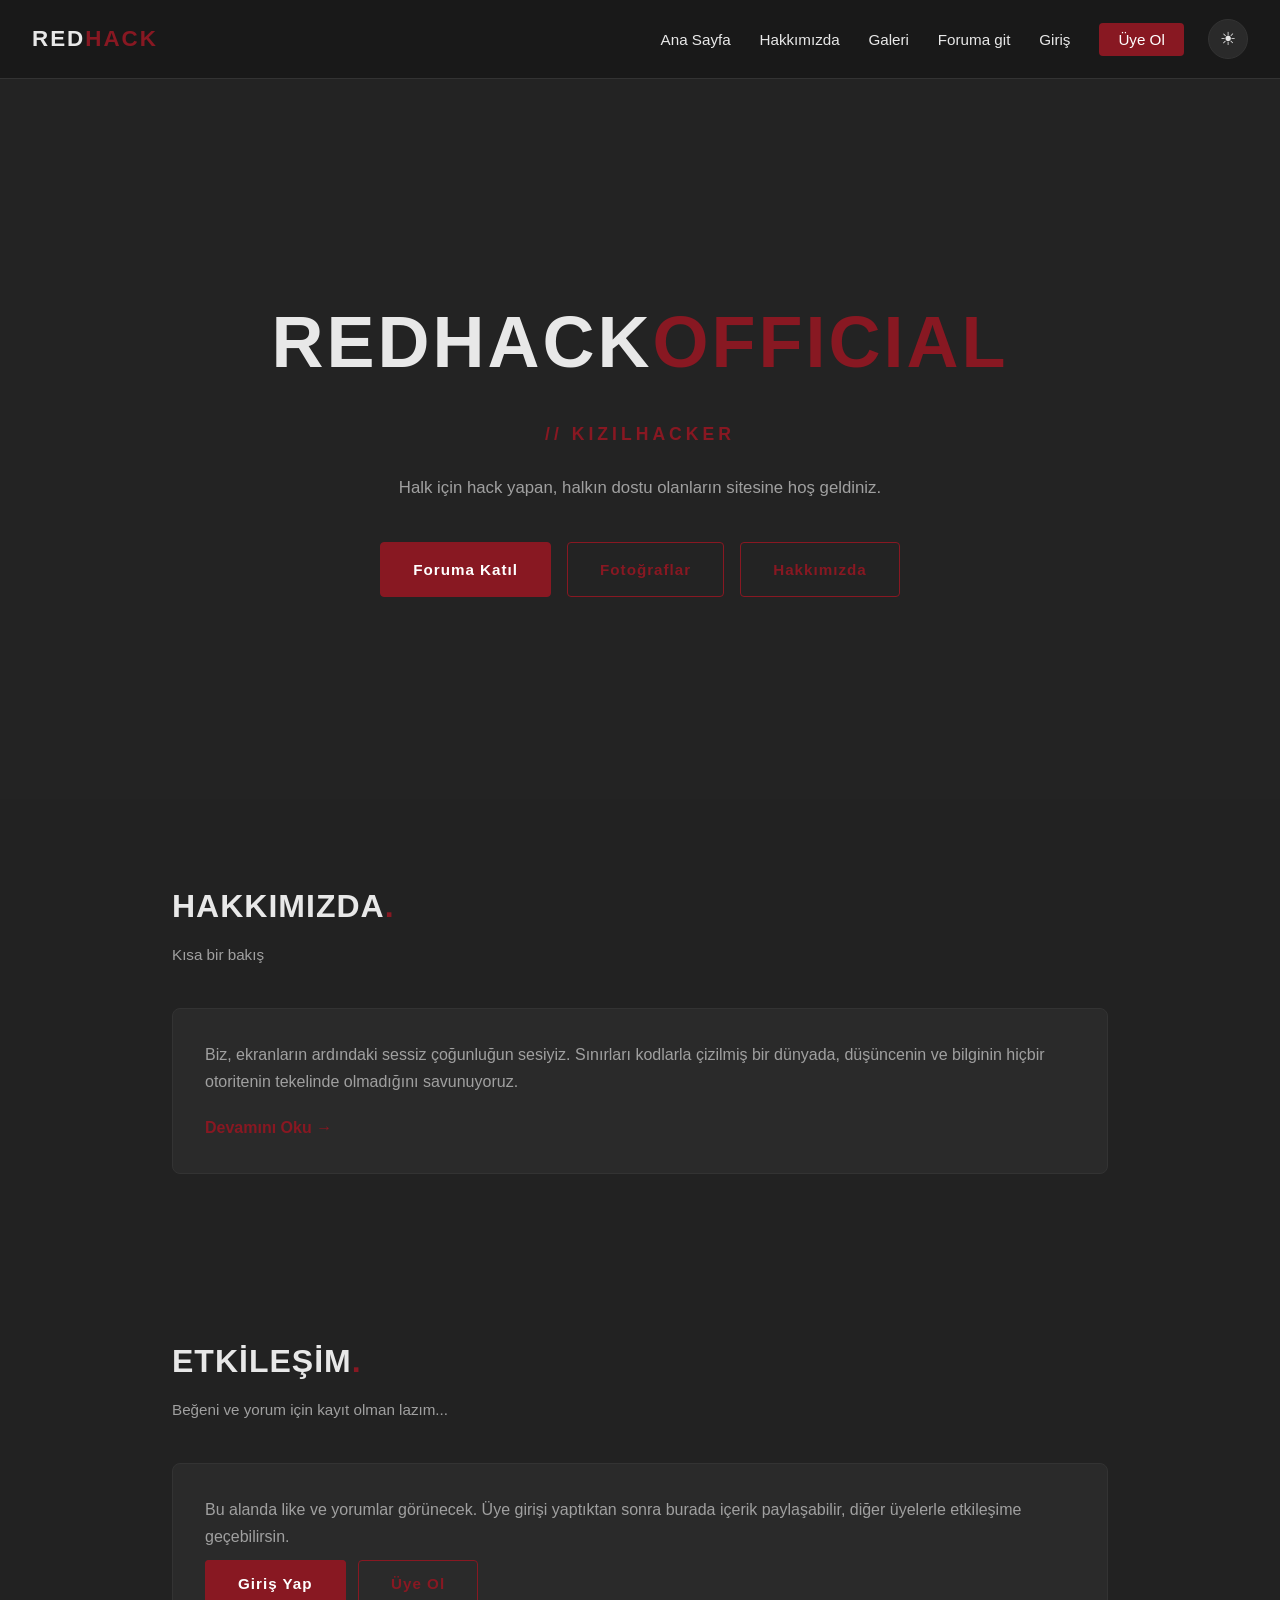
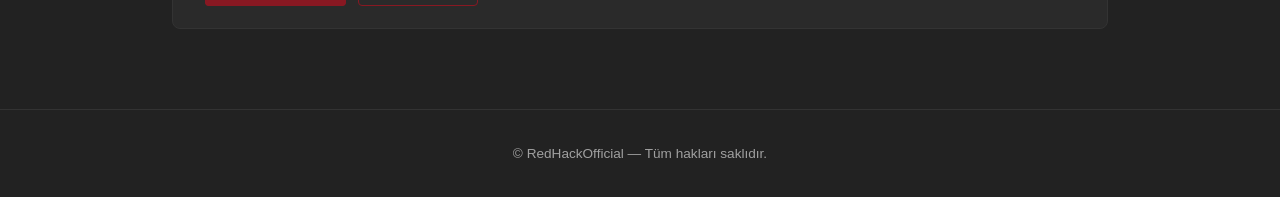
==== commit 7ac243d2: "Create index.html" ====
--- a/index.html
+++ b/index.html
@@ -1,65 +1,65 @@
-<!DOCTYPE html>
-<html lang="tr" data-theme="dark">
-<head>
-  <meta charset="UTF-8">
-  <meta name="viewport" content="width=device-width, initial-scale=1.0">
-  <title>KızılHackerlar Resmii sitesine hoşgeldiniz</title>
-  <link rel="stylesheet" href="css/style.css">
-  <script src="js/theme.js"></script>
-</head>
-<body>
-
-  <nav class="navbar">
-    <a href="index.html" class="logo">RED<span>HACK</span></a>
-    <div class="nav-right">
-      <ul class="nav-links">
-        <li><a href="index.html">Ana Sayfa</a></li>
-        <li><a href="about.html">Hakkımızda</a></li>
-        <li><a href="icraatlar.html">Galeri</a></li>
-        <li><a href="https://redleak.com.tr" target="_blank" rel="noopener">Foruma git</a></li>
-        <li><a href="https://redleak.com.tr" target="_blank" rel="noopener">Giriş</a></li>
-        <li><a href="https://redleak.com.tr" target="_blank" rel="noopener" class="btn-nav">Üye Ol</a></li>
-      </ul>
-      <button class="theme-toggle" id="themeBtn" onclick="toggleTheme()">☀</button>
-    </div>
-  </nav>
-
-  <header class="hero">
-    <div class="hero-img" style="background: radial-gradient(circle at 50% 35%, #881822 0%, #2a0a0f 45%, #232323 85%);"></div>
-    <h1>REDHACK<span>OFFICIAL</span></h1>
-    <p class="tagline">// KIZILHACKER</p>
-    <p class="sub">Halk için hack yapan, halkın dostu olanların sitesine hoş geldiniz.</p>
-    <div class="cta">
-      <a href="https://redleak.com.tr" target="_blank" rel="noopener" class="btn primary">Foruma Katıl</a>
-      <a href="icraatlar.html" class="btn ghost">Fotoğraflar</a>
-      <a href="about.html" class="btn ghost">Hakkımızda</a>
-    </div>
-  </header>
-
-  <section class="section" id="about-preview">
-    <h2 class="section-title">HAKKIMIZDA<span>.</span></h2>
-    <p class="section-sub">Kısa bir bakış</p>
-    <div class="about-preview">
-      <p>Biz, ekranların ardındaki sessiz çoğunluğun sesiyiz.
-Sınırları kodlarla çizilmiş bir dünyada, düşüncenin ve bilginin hiçbir otoritenin tekelinde olmadığını savunuyoruz.</p>
-      <a href="about.html" class="read-more">Devamını Oku →</a>
-    </div>
-  </section>
-
-  <section class="section" id="interaction">
-    <h2 class="section-title">ETKİLEŞİM<span>.</span></h2>
-    <p class="section-sub">Beğeni ve yorum için kayıt olman lazım...</p>
-    <div class="about-preview">
-      <p style="color:var(--fg-dim);margin-bottom:1.2rem;">Bu alanda like ve yorumlar görünecek. Üye girişi yaptıktan sonra burada içerik paylaşabilir, diğer üyelerle etkileşime geçebilirsin.</p>
-      <a href="https://redleak.com.tr" target="_blank" rel="noopener" class="btn primary" style="text-decoration:none;">Giriş Yap</a>
-      <a href="https://redleak.com.tr" target="_blank" rel="noopener" class="btn ghost" style="text-decoration:none;margin-left:0.5rem;">Üye Ol</a>
-    </div>
-  </section>
-
-  <footer>
-    <p>&copy; RedHackOfficial — Tüm hakları saklıdır.</p>
-  </footer>
-
-  <script src="js/main.js"></script>
-</body>
-</html>+<!DOCTYPE html>
+<html lang="tr" data-theme="dark">
+<head>
+  <meta charset="UTF-8">
+  <meta name="viewport" content="width=device-width, initial-scale=1.0">
+  <title>KızılHackerlar Resmii sitesine hoşgeldiniz</title>
+  <link rel="stylesheet" href="css/style.css">
+  <script src="js/theme.js"></script>
+</head>
+<body>
+
+  <nav class="navbar">
+    <a href="index.html" class="logo">RED<span>HACK</span></a>
+    <div class="nav-right">
+      <ul class="nav-links">
+        <li><a href="index.html">Ana Sayfa</a></li>
+        <li><a href="about.html">Hakkımızda</a></li>
+        <li><a href="icraatlar.html">Galeri</a></li>
+        <li><a href="https://redleak.com.tr" target="_blank" rel="noopener">Foruma git</a></li>
+        <li><a href="https://redleak.com.tr" target="_blank" rel="noopener">Giriş</a></li>
+        <li><a href="https://redleak.com.tr" target="_blank" rel="noopener" class="btn-nav">Üye Ol</a></li>
+      </ul>
+      <button class="theme-toggle" id="themeBtn" onclick="toggleTheme()">☀</button>
+    </div>
+  </nav>
+
+  <header class="hero">
+    <div class="hero-img" style="background: radial-gradient(circle at 50% 35%, #881822 0%, #2a0a0f 45%, #232323 85%);"></div>
+    <h1>REDHACK<span>OFFICIAL</span></h1>
+    <p class="tagline">// KIZILHACKER</p>
+    <p class="sub">Halk için hack yapan, halkın dostu olanların sitesine hoş geldiniz.</p>
+    <div class="cta">
+      <a href="https://redleak.com.tr" target="_blank" rel="noopener" class="btn primary">Foruma Katıl</a>
+      <a href="icraatlar.html" class="btn ghost">Fotoğraflar</a>
+      <a href="about.html" class="btn ghost">Hakkımızda</a>
+    </div>
+  </header>
+
+  <section class="section" id="about-preview">
+    <h2 class="section-title">HAKKIMIZDA<span>.</span></h2>
+    <p class="section-sub">Kısa bir bakış</p>
+    <div class="about-preview">
+      <p>Biz, ekranların ardındaki sessiz çoğunluğun sesiyiz.
+Sınırları kodlarla çizilmiş bir dünyada, düşüncenin ve bilginin hiçbir otoritenin tekelinde olmadığını savunuyoruz.</p>
+      <a href="about.html" class="read-more">Devamını Oku →</a>
+    </div>
+  </section>
+
+  <section class="section" id="interaction">
+    <h2 class="section-title">ETKİLEŞİM<span>.</span></h2>
+    <p class="section-sub">Beğeni ve yorum için kayıt olman lazım...</p>
+    <div class="about-preview">
+      <p style="color:var(--fg-dim);margin-bottom:1.2rem;">Bu alanda like ve yorumlar görünecek. Üye girişi yaptıktan sonra burada içerik paylaşabilir, diğer üyelerle etkileşime geçebilirsin.</p>
+      <a href="https://redleak.com.tr" target="_blank" rel="noopener" class="btn primary" style="text-decoration:none;">Giriş Yap</a>
+      <a href="https://redleak.com.tr" target="_blank" rel="noopener" class="btn ghost" style="text-decoration:none;margin-left:0.5rem;">Üye Ol</a>
+    </div>
+  </section>
+
+  <footer>
+    <p>&copy; RedHackOfficial — Tüm hakları saklıdır.</p>
+  </footer>
+
+  <script src="js/main.js"></script>
+</body>
+</html>
--- a/css/style.css
+++ b/css/style.css
@@ -0,0 +1,364 @@
+* { margin: 0; padding: 0; box-sizing: border-box; }
+
+:root {
+  --bg: #222222;
+  --bg-alt: #232323;
+  --card: #2a2a2a;
+  --fg: #e8e8e8;
+  --fg-dim: #a0a0a0;
+  --red: #881822;
+  --red-dark: #881822;
+  --border: #333;
+  --nav-bg: rgba(26,26,26,0.95);
+}
+
+[data-theme="light"] {
+  --bg: #f5f5f5;
+  --bg-alt: #ffffff;
+  --card: #ffffff;
+  --fg: #1a1a1a;
+  --fg-dim: #666;
+  --red: #c1121f;
+  --red-dark: #8b0d17;
+  --border: #ddd;
+  --nav-bg: rgba(245,245,245,0.95);
+}
+
+body {
+  font-family: 'Segoe UI', Tahoma, sans-serif;
+  background: var(--bg);
+  color: var(--fg);
+  line-height: 1.7;
+  transition: background 0.3s, color 0.3s;
+}
+
+/* ===== NAVBAR ===== */
+.navbar {
+  display: flex;
+  justify-content: space-between;
+  align-items: center;
+  padding: 1.2rem 2rem;
+  border-bottom: 1px solid var(--border);
+  position: sticky;
+  top: 0;
+  background: var(--nav-bg);
+  backdrop-filter: blur(10px);
+  z-index: 100;
+}
+
+.logo {
+  font-size: 1.4rem;
+  font-weight: 800;
+  color: var(--fg);
+  text-decoration: none;
+  letter-spacing: 2px;
+}
+.logo span { color: var(--red); }
+
+.nav-right {
+  display: flex;
+  align-items: center;
+  gap: 1.5rem;
+}
+
+.nav-links { display: flex; list-style: none; gap: 1.8rem; }
+.nav-links a {
+  color: var(--fg);
+  text-decoration: none;
+  font-size: 0.95rem;
+  font-weight: 500;
+  transition: color 0.2s;
+}
+.nav-links a:hover { color: var(--red); }
+
+.nav-links a.btn-nav {
+  padding: 0.5rem 1.2rem;
+  background: var(--red);
+  color: #fff;
+  border-radius: 4px;
+}
+.nav-links a.btn-nav:hover { background: var(--red-dark); }
+
+/* Tema toggle */
+.theme-toggle {
+  background: var(--card);
+  border: 1px solid var(--border);
+  color: var(--fg);
+  width: 40px;
+  height: 40px;
+  border-radius: 50%;
+  cursor: pointer;
+  font-size: 1.1rem;
+  display: flex;
+  align-items: center;
+  justify-content: center;
+  transition: all 0.2s;
+}
+.theme-toggle:hover { border-color: var(--red); color: var(--red); }
+
+/* ===== HERO ===== */
+.hero {
+  position: relative;
+  min-height: 80vh;
+  display: flex;
+  flex-direction: column;
+  justify-content: center;
+  align-items: center;
+  text-align: center;
+  padding: 4rem 2rem;
+  background: var(--bg-alt);
+  overflow: hidden;
+}
+
+.hero-img {
+  position: absolute;
+  inset: 0;
+  background-size: cover;
+  background-position: center;
+  opacity: 0.6;
+  z-index: 0;
+}
+
+.hero::after {
+  content: '';
+  position: absolute;
+  inset: 0;
+  background: linear-gradient(180deg, transparent 0%, var(--bg-alt) 100%);
+  z-index: 1;
+}
+
+.hero > * { position: relative; z-index: 2; }
+
+.hero h1 {
+  font-size: clamp(2.2rem, 7vw, 4.5rem);
+  font-weight: 800;
+  letter-spacing: 3px;
+}
+.hero h1 span { color: var(--red); }
+
+.hero .tagline {
+  color: var(--red);
+  margin-top: 1rem;
+  font-size: 1.1rem;
+  letter-spacing: 4px;
+  font-weight: 600;
+}
+
+.hero .sub {
+  color: var(--fg-dim);
+  margin-top: 1.5rem;
+  max-width: 640px;
+  font-size: 1.05rem;
+}
+
+.cta {
+  margin-top: 2.5rem;
+  display: flex;
+  gap: 1rem;
+  flex-wrap: wrap;
+  justify-content: center;
+}
+
+.btn {
+  padding: 0.85rem 2rem;
+  text-decoration: none;
+  font-family: inherit;
+  font-weight: 600;
+  font-size: 0.95rem;
+  border: 1px solid var(--red);
+  border-radius: 4px;
+  cursor: pointer;
+  transition: all 0.2s;
+  letter-spacing: 1px;
+}
+.btn.primary { background: var(--red); color: #fff; }
+.btn.primary:hover { background: var(--red-dark); border-color: var(--red-dark); }
+.btn.ghost { color: var(--red); background: transparent; }
+.btn.ghost:hover { background: var(--red); color: #fff; }
+
+/* ===== SECTIONS ===== */
+.section {
+  max-width: 1000px;
+  margin: 0 auto;
+  padding: 5rem 2rem;
+}
+
+.section-title {
+  font-size: 2rem;
+  margin-bottom: 0.5rem;
+  letter-spacing: 1px;
+}
+.section-title span { color: var(--red); }
+
+.section-sub {
+  color: var(--fg-dim);
+  margin-bottom: 2.5rem;
+  font-size: 0.95rem;
+}
+
+.about-preview {
+  background: var(--card);
+  border: 1px solid var(--border);
+  border-radius: 8px;
+  padding: 2rem;
+}
+
+.about-preview p {
+  color: var(--fg-dim);
+  margin-bottom: 1.2rem;
+}
+
+.about-preview .read-more {
+  color: var(--red);
+  text-decoration: none;
+  font-weight: 600;
+  display: inline-flex;
+  align-items: center;
+  gap: 0.4rem;
+}
+.about-preview .read-more:hover { text-decoration: underline; }
+
+/* ===== AUTH FORMU (yedek) ===== */
+.auth-container {
+  min-height: calc(100vh - 80px);
+  display: flex;
+  align-items: center;
+  justify-content: center;
+  padding: 2rem;
+}
+
+.auth-card {
+  background: var(--card);
+  border: 1px solid var(--border);
+  border-radius: 8px;
+  padding: 2.5rem;
+  width: 100%;
+  max-width: 440px;
+}
+
+.auth-card h2 { margin-bottom: 0.5rem; letter-spacing: 1px; }
+
+.auth-card .auth-sub {
+  color: var(--fg-dim);
+  font-size: 0.9rem;
+  margin-bottom: 2rem;
+}
+
+.form-group { margin-bottom: 1.2rem; }
+
+.form-group label {
+  display: block;
+  font-size: 0.85rem;
+  color: var(--fg-dim);
+  margin-bottom: 0.4rem;
+  letter-spacing: 1px;
+  text-transform: uppercase;
+}
+
+.form-group input {
+  width: 100%;
+  padding: 0.8rem 1rem;
+  background: var(--bg);
+  border: 1px solid var(--border);
+  border-radius: 4px;
+  color: var(--fg);
+  font-family: inherit;
+  font-size: 0.95rem;
+  transition: border-color 0.2s;
+}
+.form-group input:focus { outline: none; border-color: var(--red); }
+
+.auth-card .btn { width: 100%; margin-top: 0.5rem; }
+
+.auth-footer {
+  text-align: center;
+  margin-top: 1.5rem;
+  color: var(--fg-dim);
+  font-size: 0.9rem;
+}
+.auth-footer a { color: var(--red); text-decoration: none; }
+.auth-footer a:hover { text-decoration: underline; }
+
+.warning-box {
+  background: rgba(136, 24, 34, 0.1);
+  border: 1px solid var(--red);
+  border-left: 4px solid var(--red);
+  padding: 1rem 1.2rem;
+  border-radius: 4px;
+  margin-bottom: 1.5rem;
+  font-size: 0.9rem;
+}
+.warning-box strong { color: var(--red); display: block; margin-bottom: 0.3rem; }
+.warning-box p { color: var(--fg-dim); }
+
+/* ===== FOOTER ===== */
+footer {
+  text-align: center;
+  padding: 2rem;
+  border-top: 1px solid var(--border);
+  color: var(--fg-dim);
+  font-size: 0.85rem;
+}
+
+/* ===== GALERİ / İCRAATLAR ===== */
+.gallery-grid {
+  display: grid;
+  grid-template-columns: repeat(auto-fill, minmax(240px, 1fr));
+  gap: 1rem;
+  margin-top: 1rem;
+}
+
+.gallery-item {
+  position: relative;
+  overflow: hidden;
+  border-radius: 8px;
+  border: 1px solid var(--border);
+  background: var(--card);
+  aspect-ratio: 4 / 3;
+  cursor: pointer;
+  transition: transform 0.25s, border-color 0.25s;
+}
+
+.gallery-item:hover {
+  transform: translateY(-3px);
+  border-color: var(--red);
+}
+
+.gallery-item img {
+  width: 100%;
+  height: 100%;
+  object-fit: cover;
+  display: block;
+  transition: transform 0.4s;
+}
+
+.gallery-item:hover img { transform: scale(1.05); }
+
+.gallery-item figcaption {
+  position: absolute;
+  bottom: 0;
+  left: 0;
+  right: 0;
+  padding: 0.4rem 0.7rem;
+  background: linear-gradient(180deg, transparent 0%, rgba(0,0,0,0.75) 100%);
+  color: #fff;
+  font-size: 0.8rem;
+  letter-spacing: 1px;
+}
+
+.gallery-note {
+  text-align: center;
+  margin-top: 2rem;
+  color: var(--fg-dim);
+  font-size: 0.9rem;
+}
+.gallery-note a { color: var(--red); text-decoration: none; }
+.gallery-note a:hover { text-decoration: underline; }
+
+/* ===== MOBİL ===== */
+@media (max-width: 700px) {
+  .navbar { padding: 1rem; flex-wrap: wrap; gap: 1rem; }
+  .nav-links { gap: 1rem; font-size: 0.85rem; flex-wrap: wrap; }
+  .hero h1 { letter-spacing: 1px; }
+  .section { padding: 3rem 1.2rem; }
+}
